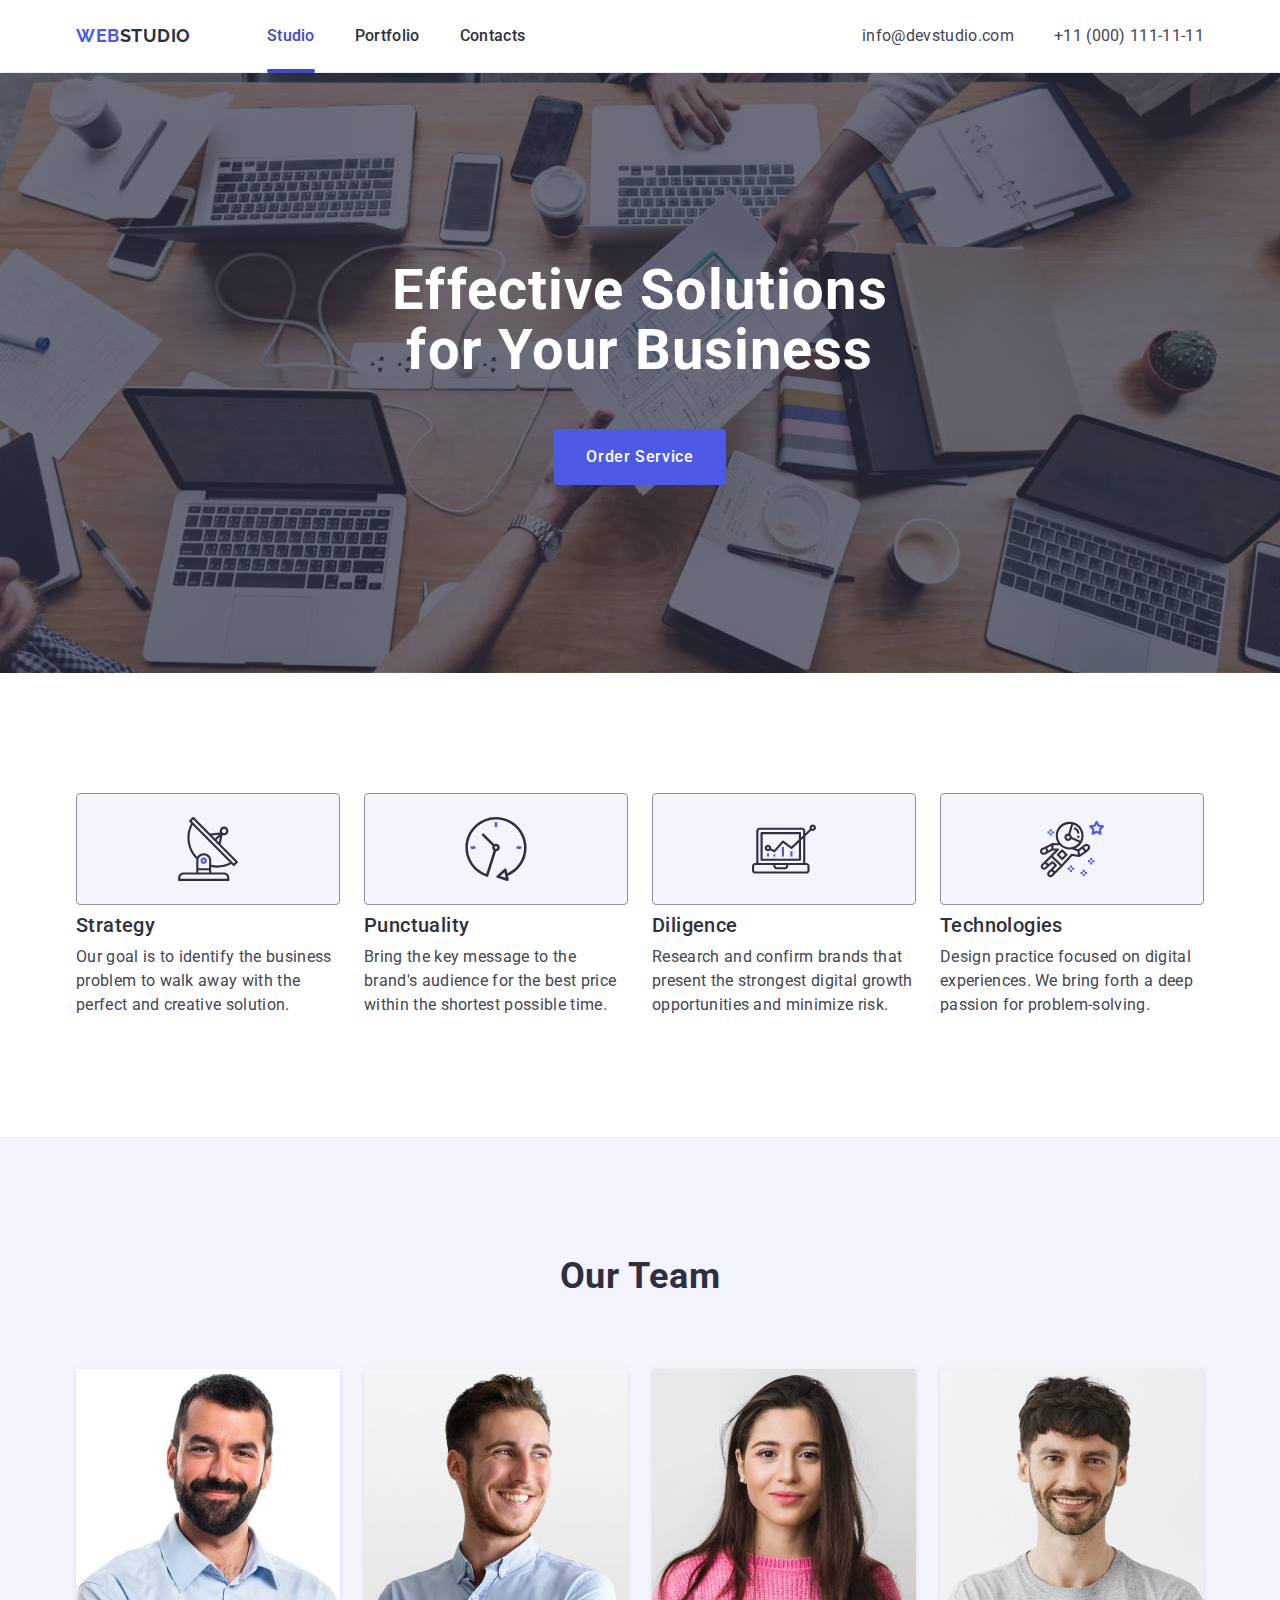
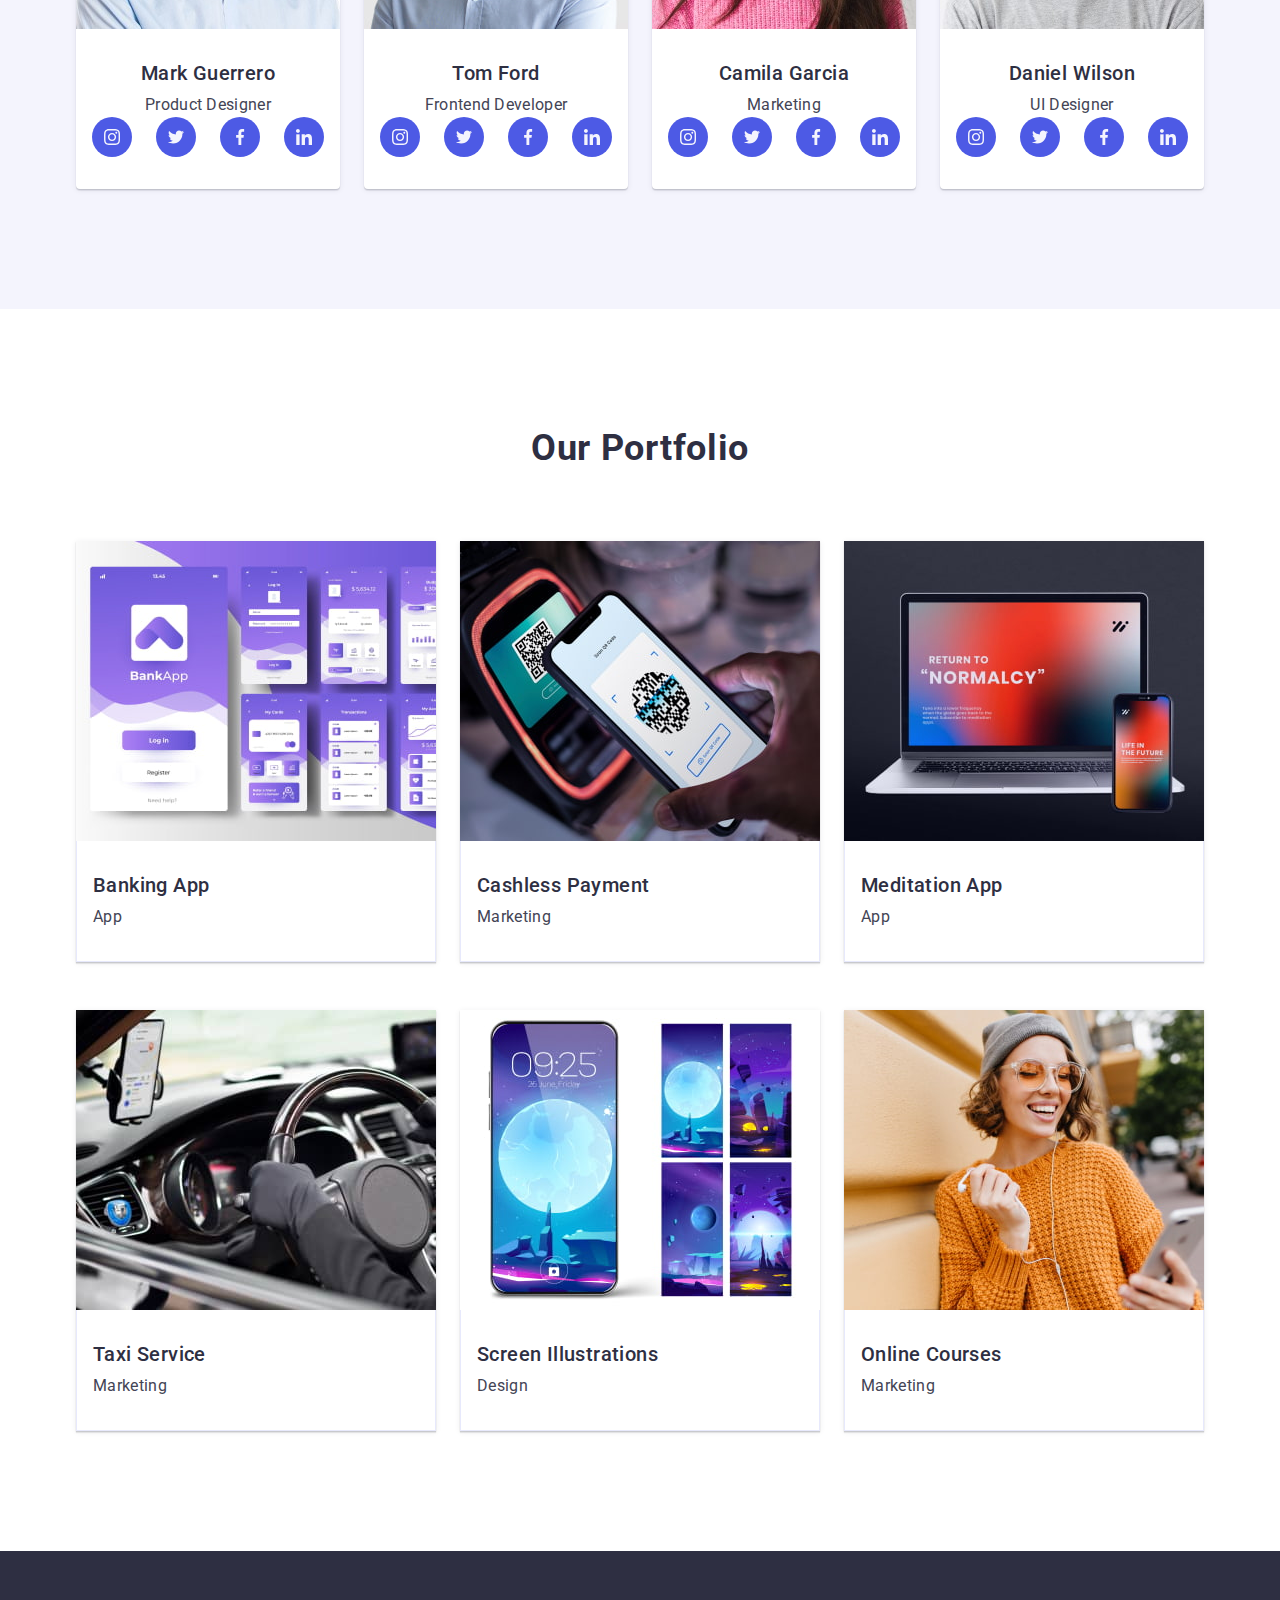
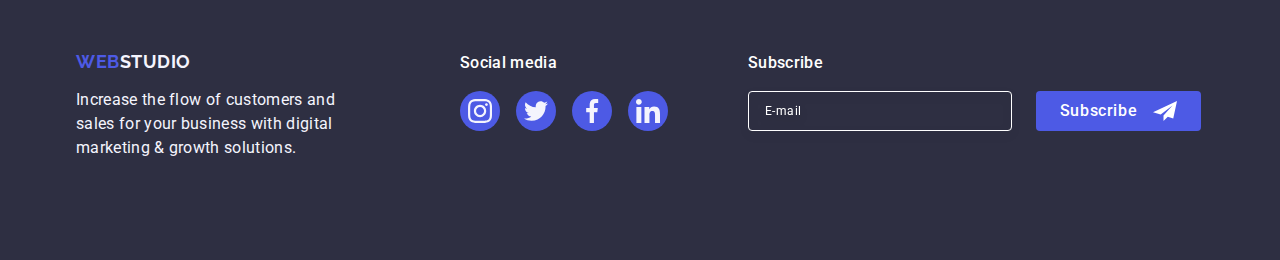
==== index.html @ 1989ecb4 "+" ====
<!DOCTYPE html>
<html lang="en">
  <head>
    <meta charset="UTF-8" />
    <meta name="viewport" content="width=device-width, initial-scale=1.0" />
    <title>Web Studio</title>
    <!-- Fonts -->
    <link
      rel="stylesheet"
      href="https://cdnjs.cloudflare.com/ajax/libs/modern-normalize/2.0.0/modern-normalize.min.css"
    />
    <link rel="preconnect" href="https://fonts.googleapis.com" />
    <link rel="preconnect" href="https://fonts.gstatic.com" crossorigin />
    <!-- Normal -->
    <link
      href="https://fonts.googleapis.com/css2?family=Raleway:wght@700&family=Roboto:wght@400;500;700&display=swap"
      rel="stylesheet"
    />
    <!-- Styles -->
    <link rel="stylesheet" href="./css/styles.css" />
  </head>
  <body>
    <!--Navigation-section-->
    <header class="header">
      <div class="header-inner container">
        <nav class="header-menu">
          <a class="header-logo" href="./index.html"
            >Web<span class="header-logo-accent">Studio</span></a
          >
          <ul class="nav-list">
            <li><a class="nav-link-studio" href="./index.html">Studio</a></li>
            <li><a class="nav-link" href="#">Portfolio</a></li>
            <li><a class="nav-link" href="#">Contacts</a></li>
          </ul>
        </nav>
        <address class="address-section">
          <ul class="contacts-list">
            <li>
              <a class="contacts-link" href="mailto:info@devstudio.com"
                >info@devstudio.com</a
              >
            </li>
            <li>
              <a class="contacts-link" href="tel:+110001111111"
                >+11 (000) 111-11-11</a
              >
            </li>
          </ul>
        </address>
      </div>
    </header>

    <!--Hero-section-->
    <main>
      <section class="hero-section">
        <div class="hero-inner container">
          <h1 class="hero-title">Effective Solutions for Your Business</h1>
          <button type="button" class="button" data-modal-open>
            Order Service
          </button>
        </div>
      </section>

      <!--Features-section-->
      <section class="features-section">
        <div class="container">
          <h2 class="visually-hidden">Our features</h2>
          <ul class="features-list">
            <li class="features-item">
              <div class="features-icons">
                <svg class="icon" width="64" height="64">
                  <use href="./images/icons.svg#icon-antenna-1"></use>
                </svg>
              </div>
              <h3 class="section-list-title">Strategy</h3>
              <p class="text">
                Our goal is to identify the business problem to walk away with
                the perfect and creative solution.
              </p>
            </li>
            <li class="features-item">
              <div class="features-icons">
                <svg class="icon" width="64" height="64">
                  <use href="./images/icons.svg#icon-clock-1"></use>
                </svg>
              </div>
              <h3 class="section-list-title">Punctuality</h3>
              <p class="text">
                Bring the key message to the brand's audience for the best price
                within the shortest possible time.
              </p>
            </li>
            <li class="features-item">
              <div class="features-icons">
                <svg class="icon" width="64" height="64">
                  <use href="./images/icons.svg#icon-diagram-1"></use>
                </svg>
              </div>
              <h3 class="section-list-title">Diligence</h3>
              <p class="text">
                Research and confirm brands that present the strongest digital
                growth opportunities and minimize risk.
              </p>
            </li>
            <li class="features-item">
              <div class="features-icons">
                <svg class="icon" width="64" height="64">
                  <use href="./images/icons.svg#icon-astronaut-1"></use>
                </svg>
              </div>
              <h3 class="section-list-title">Technologies</h3>
              <p class="text">
                Design practice focused on digital experiences. We bring forth a
                deep passion for problem-solving.
              </p>
            </li>
          </ul>
        </div>
      </section>

      <!--Team-section-->
      <section class="team-section">
        <div class="team-inner container">
          <h2 class="section-title">Our Team</h2>
          <ul class="team-list">
            <li class="team-item">
              <img
                src="./images/team/MarkGuerrero.jpg"
                alt="Mark Guerrero"
                width="264"
              />
              <div class="card-text-block">
                <h3 class="section-list-title">Mark Guerrero</h3>
                <p class="team-text">Product Designer</p>
                <ul class="social-links">
                  <li class="social-item">
                    <a class="link" href="#" target="_blank">
                      <svg class="icon" width="16" height="16">
                        <use href="./images/icons.svg#icon-instagram-2"></use>
                      </svg>
                    </a>
                  </li>
                  <li class="social-item">
                    <a class="link" href="#" target="_blank">
                      <svg class="icon" width="16" height="16">
                        <use href="./images/icons.svg#icon-twitter-1"></use>
                      </svg>
                    </a>
                  </li>
                  <li class="social-item">
                    <a class="link" href="#" target="_blank">
                      <svg class="icon" width="16" height="16">
                        <use href="./images/icons.svg#icon-facebook-1"></use>
                      </svg>
                    </a>
                  </li>
                  <li class="social-item">
                    <a class="link" href="#" target="_blank">
                      <svg class="icon" width="16" height="16">
                        <use href="./images/icons.svg#icon-linkedin-1"></use>
                      </svg>
                    </a>
                  </li>
                </ul>
              </div>
            </li>
            <li class="team-item">
              <img src="./images/team/TomFord.jpg" alt="Tom Ford" width="264" />
              <div class="card-text-block">
                <h3 class="section-list-title">Tom Ford</h3>
                <p class="team-text">Frontend Developer</p>
                <ul class="social-links">
                  <li class="social-item">
                    <a class="link" href="#" target="_blank">
                      <svg class="icon" width="16" height="16">
                        <use href="./images/icons.svg#icon-instagram-2"></use>
                      </svg>
                    </a>
                  </li>
                  <li class="social-item">
                    <a class="link" href="#" target="_blank">
                      <svg class="icon" width="16" height="16">
                        <use href="./images/icons.svg#icon-twitter-1"></use>
                      </svg>
                    </a>
                  </li>
                  <li class="social-item">
                    <a class="link" href="#" target="_blank">
                      <svg class="icon" width="16" height="16">
                        <use href="./images/icons.svg#icon-facebook-1"></use>
                      </svg>
                    </a>
                  </li>
                  <li class="social-item">
                    <a class="link" href="#" target="_blank">
                      <svg class="icon" width="16" height="16">
                        <use href="./images/icons.svg#icon-linkedin-1"></use>
                      </svg>
                    </a>
                  </li>
                </ul>
              </div>
            </li>
            <li class="team-item">
              <img
                src="./images/team/CamilaGarcia.jpg"
                alt="Camila Garcia"
                width="264"
              />
              <div class="card-text-block">
                <h3 class="section-list-title">Camila Garcia</h3>
                <p class="team-text">Marketing</p>
                <ul class="social-links">
                  <li class="social-item">
                    <a class="link" href="#" target="_blank">
                      <svg class="icon" width="16" height="16">
                        <use href="./images/icons.svg#icon-instagram-2"></use>
                      </svg>
                    </a>
                  </li>
                  <li class="social-item">
                    <a class="link" href="#" target="_blank">
                      <svg class="icon" width="16" height="16">
                        <use href="./images/icons.svg#icon-twitter-1"></use>
                      </svg>
                    </a>
                  </li>
                  <li class="social-item">
                    <a class="link" href="#" target="_blank">
                      <svg class="icon" width="16" height="16">
                        <use href="./images/icons.svg#icon-facebook-1"></use>
                      </svg>
                    </a>
                  </li>
                  <li class="social-item">
                    <a class="link" href="#" target="_blank">
                      <svg class="icon" width="16" height="16">
                        <use href="./images/icons.svg#icon-linkedin-1"></use>
                      </svg>
                    </a>
                  </li>
                </ul>
              </div>
            </li>
            <li class="team-item">
              <img
                src="./images/team/DanielWilson.jpg"
                alt="Daniel Wilson"
                width="264"
              />
              <div class="card-text-block">
                <h3 class="section-list-title">Daniel Wilson</h3>
                <p class="team-text">UI Designer</p>
                <ul class="social-links">
                  <li class="social-item">
                    <a class="link" href="#" target="_blank">
                      <svg class="icon" width="16" height="16">
                        <use href="./images/icons.svg#icon-instagram-2"></use>
                      </svg>
                    </a>
                  </li>
                  <li class="social-item">
                    <a class="link" href="#" target="_blank">
                      <svg class="icon" width="16" height="16">
                        <use href="./images/icons.svg#icon-twitter-1"></use>
                      </svg>
                    </a>
                  </li>
                  <li class="social-item">
                    <a class="link" href="#" target="_blank">
                      <svg class="icon" width="16" height="16">
                        <use href="./images/icons.svg#icon-facebook-1"></use>
                      </svg>
                    </a>
                  </li>
                  <li class="social-item">
                    <a class="link" href="#" target="_blank">
                      <svg class="icon" width="16" height="16">
                        <use href="./images/icons.svg#icon-linkedin-1"></use>
                      </svg>
                    </a>
                  </li>
                </ul>
              </div>
            </li>
          </ul>
        </div>
      </section>

      <!--Portfolio-section-->
      <section class="portfolio-section">
        <div class="portfolio-inner container">
          <h2 class="section-title">Our Portfolio</h2>
          <ul class="portfolio-list">
            <li class="portfolio-item">
              <div class="portfolio-image">
                <img
                  class="portfolio-photo"
                  src="./images/portfolio/BankingApp.jpg"
                  alt="Banking App"
                  width="360"
                />
                <p class="portfolio-overlay">
                  14 Stylish and User-Friendly App Design Concepts · Task
                  Manager App · Calorie Tracker App · Exotic Fruit Ecommerce App
                  · Cloud Storage App
                </p>
              </div>
              <div class="portfolio-text-block">
                <h3 class="portfolio-list-title">Banking App</h3>
                <p class="portfolio-text">App</p>
              </div>
            </li>
            <li class="portfolio-item">
              <div class="portfolio-image">
                <img
                  class="portfolio-photo"
                  src="./images/portfolio/CashlessPayment.jpg"
                  alt="Cashless Payment"
                  width="360"
                />
                <p class="portfolio-overlay">
                  14 Stylish and User-Friendly App Design Concepts · Task
                  Manager App · Calorie Tracker App · Exotic Fruit Ecommerce App
                  · Cloud Storage App
                </p>
              </div>
              <div class="portfolio-text-block">
                <h3 class="portfolio-list-title">Cashless Payment</h3>
                <p class="portfolio-text">Marketing</p>
              </div>
            </li>
            <li class="portfolio-item">
              <div class="portfolio-image">
                <img
                  class="portfolio-photo"
                  src="./images/portfolio/MeditationApp.jpg"
                  alt="Meditation App"
                  width="360"
                />
                <p class="portfolio-overlay">
                  14 Stylish and User-Friendly App Design Concepts · Task
                  Manager App · Calorie Tracker App · Exotic Fruit Ecommerce App
                  · Cloud Storage App
                </p>
              </div>
              <div class="portfolio-text-block">
                <h3 class="portfolio-list-title">Meditation App</h3>
                <p class="portfolio-text">App</p>
              </div>
            </li>
            <li class="portfolio-item">
              <div class="portfolio-image">
                <img
                  class="portfolio-photo"
                  src="./images/portfolio/TaxiService.jpg"
                  alt="Taxi Service"
                  width="360"
                />
                <p class="portfolio-overlay">
                  14 Stylish and User-Friendly App Design Concepts · Task
                  Manager App · Calorie Tracker App · Exotic Fruit Ecommerce App
                  · Cloud Storage App
                </p>
              </div>
              <div class="portfolio-text-block">
                <h3 class="portfolio-list-title">Taxi Service</h3>
                <p class="portfolio-text">Marketing</p>
              </div>
            </li>
            <li class="portfolio-item">
              <div class="portfolio-image">
                <img
                  class="portfolio-photo"
                  src="./images/portfolio/ScreenIllustrations.jpg"
                  alt="Screen Illustrations"
                  width="360"
                />
                <p class="portfolio-overlay">
                  14 Stylish and User-Friendly App Design Concepts · Task
                  Manager App · Calorie Tracker App · Exotic Fruit Ecommerce App
                  · Cloud Storage App
                </p>
              </div>
              <div class="portfolio-text-block">
                <h3 class="portfolio-list-title">Screen Illustrations</h3>
                <p class="portfolio-text">Design</p>
              </div>
            </li>
            <li class="portfolio-item">
              <div class="portfolio-image">
                <img
                  class="portfolio-photo"
                  src="./images/portfolio/OnlineCourses.jpg"
                  alt="Online Courses"
                  width="360"
                />
                <p class="portfolio-overlay">
                  14 Stylish and User-Friendly App Design Concepts · Task
                  Manager App · Calorie Tracker App · Exotic Fruit Ecommerce App
                  · Cloud Storage App
                </p>
              </div>
              <div class="portfolio-text-block">
                <h3 class="portfolio-list-title">Online Courses</h3>
                <p class="portfolio-text">Marketing</p>
              </div>
            </li>
          </ul>
        </div>
      </section>
    </main>

    <!-- Footer-section -->
    <footer class="footer">
      <div class="footer-inner container">
        <div class="footer-logo-text">
          <a class="footer-logo" href="./index.html"
            >Web<span class="footer-logo-accent">Studio</span></a
          >
          <p class="footer-text">
            Increase the flow of customers and sales for your business with
            digital marketing & growth solutions.
          </p>
        </div>
        <div class="footer-socials-media">
          <p class="footer-socials-title">Social media</p>
          <ul class="footer-socials">
            <li class="footer-socials-item">
              <a class="link" href="#" target="_blank">
                <svg class="icon" width="24" height="24">
                  <use href="./images/icons.svg#icon-instagram-2"></use>
                </svg>
              </a>
            </li>
            <li class="footer-socials-item">
              <a class="link" href="#" target="_blank">
                <svg class="icon" width="24" height="24">
                  <use href="./images/icons.svg#icon-twitter-1"></use>
                </svg>
              </a>
            </li>
            <li class="footer-socials-item">
              <a class="link" href="#" target="_blank">
                <svg class="icon" width="24" height="24">
                  <use href="./images/icons.svg#icon-facebook-1"></use>
                </svg>
              </a>
            </li>
            <li class="footer-socials-item">
              <a class="link" href="#" target="_blank">
                <svg class="icon" width="24" height="24">
                  <use href="./images/icons.svg#icon-linkedin-1"></use>
                </svg>
              </a>
            </li>
          </ul>
        </div>
        <div class="div-footer-form">
          <p class="footer-form-p">Subscribe</p>
          <form class="footer-form">
            <label class="footer-form-label">
              <input
                type="email"
                name="subscribe-email"
                placeholder="E-mail"
                class="footer-form-input"
                required
              />
            </label>
            <button type="submit" disabled class="footer-form-button">
              Subscribe<svg width="24" height="24" class="telegram-icon">
                <use
                  href="./images/icons.svg#icon-telegram"
                  width="24"
                  height="24"
                ></use>
              </svg>
            </button>
          </form>
        </div>
      </div>
    </footer>
    <!-- Form -->
    <div class="topbar-form-container is-hidden" data-modal>
      <div class="topbar-form-main">
        <button type="button" class="form-close-button" data-modal-close>
          <svg width="8" height="8" class="close-button-cross">
            <use href="./images/icons.svg#icon-close"></use>
          </svg>
        </button>
        <p class="form-title">Leave your contacts and we will call you back</p>
        <form class="topbar-form-content">
          <div class="form-container">
            <label class="topbar-form-label" for="user-name">Name</label>
            <div class="topbar-form-input-cont">
              <input
                type="text"
                name="user-name"
                id="user-name"
                class="topbar-form-input"
                required
              />
              <svg width="18" height="24" class="topbar-form-icon">
                <use href="./images/icons.svg#icon-person-black-18dp-1"></use>
              </svg>
            </div>
          </div>
          <div class="form-container">
            <label class="topbar-form-label" for="user-phone">Phone</label>

            <div class="topbar-form-input-cont">
              <input
                type="text"
                name="user-phone"
                id="user-phone"
                class="topbar-form-input"
                required
              />
              <svg width="18" height="24" class="topbar-form-icon">
                <use href="./images/icons.svg#icon-phone-black-18dp-1"></use>
              </svg>
            </div>
          </div>
          <div class="form-container">
            <label class="topbar-form-label" for="user-mail">Email</label>

            <div class="topbar-form-input-cont">
              <input
                type="text"
                name="user-mail"
                id="user-mail"
                class="topbar-form-input"
                required
              />
              <svg width="18" height="24" class="topbar-form-icon">
                <use href="./images/icons.svg#icon-email-black-18dp-1-1"></use>
              </svg>
            </div>
          </div>
          <div class="form-textarea-container">
            <label for="user-comment" class="topbar-form-label">Comment</label>
            <textarea
              name="user-comment"
              id="user-comment"
              placeholder="Text input"
              class="topbar-form-textarea"
              cols="30"
              rows="10"
            ></textarea>
          </div>
          <div class="checkbox-container">
            <input
              type="checkbox"
              id="user-privacy"
              name="user-privacy"
              value="true"
              class="visually-hidden"
              required
            />
            <label class="topbar-form-label-checkbox" for="user-privacy"
              ><span class="policy-check">
                <svg width="16" height="12.8" class="check-active">
                  <use href="./images/icons.svg#check-active"></use></svg></span
              ><span class="policy-text"
                >I accept the terms and conditions of the
                <a href="#" class="policy-a">Privacy Policy</a></span
              ></label
            >
          </div>
          <button
            class="send-button"
            type="submit"
            onClick="location.href='./index.html'"
          >
            Send
          </button>
        </form>
      </div>
    </div>
    <script src="./script/modal.js"></script>
  </body>
</html>
---- css/styles.css ----
:root {
    --body-text-color: #434455;
    --body-bg-color: #fff;
    --bright_text-color: #f4f4fd;
    --headings-color: #2e2f42;
    --primary-brand-color: #4d5ae5;
    --active-button-color: #404bbf;
    --portfolio-border-color: #e7e9fc;
    --footer-active-links-bg: #31d0aa;
    --features-picture-color: #8e8f99;
}

body {
    font-family: 'Roboto', sans-serif;
    color: var(--body-text-color);
    background-color: var(--body-bg-color);
}

a {
    text-decoration: none;
}

ul {
    list-style-type: none;
    padding: 0;
    margin: 0;
}

p,
h1,
h2,
h3,
h4,
h5,
h6 {
     margin: 0;
}

img {
    display: block;

}

.container {
    max-width: 1158px;
    margin: 0 auto;
    padding: 0 15px;
}

/*Navigation-section*/
.header {
    border-bottom: 1px solid var(--portfolio-border-color);
    box-shadow: 0px 2px 1px rgba(46, 47, 66, 0.08),
        0px 1px 1px rgba(46, 47, 66, 0.16),
        0px 1px 6px rgba(46, 47, 66, 0.08);
}

.header-inner {
    display: flex;
    align-items: center;
}

.header-menu {
    display: flex;
    align-items: center;
}

.header-logo {
    display: inline-block;
    color: var(--primary-brand-color);
    font-family: Raleway, sans-serif;
    font-size: 18px;
    font-weight: 700;
    line-height: 1.17;
    letter-spacing: 0.03em;
    text-transform: uppercase;
    margin-right: 76px;
}

.header-logo-accent {
    color: var(--headings-color);
}

.nav-list {
    display: flex;
    gap: 40px;
}

.nav-link {
    color: var(--headings-color);
    font-size: 16px;
    font-weight: 500;
    line-height: 1.5;
    letter-spacing: 0.02em;
    padding: 24px 0;
    display: inline-block;
}

.nav-link:hover,
.nav-link:focus {
    color: var(--active-button-color);
}

.nav-link-studio {
    font-size: 16px;
    font-weight: 500;
    line-height: 1.5;
    letter-spacing: 0.02em;
    padding: 24px 0;
    display: inline-block;
    position: relative;
    transition: color 250ms cubic-bezier(0.4, 0, 0.2, 1);
    color: var(--active-button-color);
}

.nav-link-studio::after {
    content: '';
    position: absolute;
    left: 0;
    bottom: -1px;
    height: 4px;
    background-color: #404bbf;
    border-radius: 2px;
    width: 100%;
}

.address-section {
    font-style: normal;
    margin-left: auto;
}

.contacts-list {
    display: flex;
    gap: 40px;
}

.contacts-link {
    color: var(--body-text-color);
    font-size: 16px;
    font-weight: 400;
    line-height: 1.5;
    letter-spacing: 0.02em;
    padding: 24px 0;
    transition: color 250ms cubic-bezier(0.4, 0, 0.2, 1);
}

.contacts-link:hover,
.contacts-link:focus {
    color: var(--active-button-color);
}

/*Hero-section*/

.hero-section {
    max-width: 1440px;
    margin: 0 auto;
    padding: 188px 0;
    background-image: linear-gradient(to bottom,
                rgba(46, 47, 66, 0.7),
                rgba(46, 47, 66, 0.7)),
            url(../images/people-office2.jpg);
    background-repeat: no-repeat;
    background-size: cover;
    background-position: center;
    display: flex;
    align-items: center;
    justify-content: center;
}

.hero-title {
    color: var(--body-bg-color);
    font-size: 56px;
    font-weight: 700;
    line-height: 1.07;
    letter-spacing: 0.02em;
    text-align: center;
    max-width: 496px;
    margin-bottom: 48px;
    margin-right: auto;
    margin-left: auto;
}

.button {
    color: var(--body-bg-color);
    background-color: var(--primary-brand-color);
    font-family: inherit;
    cursor: pointer;
    font-weight: 500;
    line-height: 1.5;
    letter-spacing: 0.04em;
    display: block;
    min-width: 169px;
    height: 56px;
    border: none;
    margin-top: 0;
    margin-right: auto;
    margin-left: auto;
    padding: 16px 32px;
    border-radius: 4px;
    cursor: pointer;
    transition: background-color 250ms cubic-bezier(0.4, 0, 0.2, 1);
}

.button:hover,
.button:focus {
    background-color: var(--active-button-color);
}

/*Features-section*/

.features-section {
    padding: 120px 0;
}

.features-list {
    display: flex;
    gap: 24px;
}

.features-item {
    width: calc((100% - 72px) / 4);
}

.features-icons {
    display: flex;
    align-items: center;
    justify-content: center;
    height: 112px;
    background-color: #f4f4fd;
    border-radius: 4px;
    margin-bottom: 8px;
    border: 1px solid #8E8F99;
}

.visually-hidden {
    position: absolute;
    width: 1px;
    height: 1px;
    margin: -1px;
    border: 0;
    padding: 0;
    white-space: nowrap;
    clip-path: inset(100%);
    clip: rect(0 0 0 0);
    overflow: hidden;
}

.section-list-title {
    color: var(--headings-color);
    font-size: 20px;
    font-weight: 500;
    line-height: 1.2;
    letter-spacing: 0.02em;
    margin-bottom: 8px;
}

.text {
    color: var(--body-text-color);
    font-size: 16px;
    font-weight: 400;
    line-height: 1.5;
    letter-spacing: 0.02em;
    
}

/*Team-section*/

.team-section {
    background-color: var(--bright_text-color);
    padding: 120px 0;
}

.section-title {
    color: var(--headings-color);
    font-size: 36px;
    font-weight: 700;
    line-height: 1.11;
    text-align: center;
    letter-spacing: 0.02em;
    text-transform: capitalize;
    margin-bottom: 72px;
}

.team-list {
    display: flex;
    gap: 24px;
}

.team-item {
    background-color: var(--body-bg-color);
    border-radius: 0px 0px 4px 4px;
    box-shadow: 0px 2px 1px 0px rgba(46, 47, 66, 0.08),
        0px 1px 1px 0px rgba(46, 47, 66, 0.16),
        0px 1px 6px 0px rgba(46, 47, 66, 0.08);
    width: calc((100% - 72px) / 4);
    text-align: center;
}

.card-text-block {
    padding: 32px 0;
}

.team-list-title {
    color: var(--headings-color);
    font-size: 20px;
    font-weight: 500;
    line-height: 1.2;
    letter-spacing: 0.02em;
    margin-bottom: 8px;
    text-align: center;
}

.team-text {
    font-size: 16px;
    line-height: 1.5;
    letter-spacing: 0.02em;
    text-align: center;
}

.social-links {
    display: flex;
    justify-content: center;
    align-items: center;
    gap: 24px;
}

.social-links .link {
    width: 40px;
    height: 40px;
    background-color: var(--primary-brand-color);
    border-radius: 50%;
    display: flex;
    align-items: center;
    justify-content: center;
    transition: background-color 250ms cubic-bezier(0.4, 0, 0.2, 1);
}

.social-links .icon {
    fill: var(--bright_text-color);
}

.social-links .link:hover,
.social-links .link:focus {
    background-color: var(--active-button-color);
}

/*Portfolio-section*/

.portfolio-section {
    padding: 120px 0 120px 0;
}

.portfolio-list {
    display: flex;
    flex-wrap: wrap;
    column-gap: 24px;
    row-gap: 48px;
}

.portfolio-item {
    width: calc((100% - 48px) / 3);
    cursor: pointer;
    transition: box-shadow 250ms cubic-bezier(0.4, 0, 0.2, 1);
    box-shadow: 0px 2px 1px 0px rgba(46, 47, 66, 0.08),
        0px 1px 1px 0px rgba(46, 47, 66, 0.16),
        0px 1px 6px 0px rgba(46, 47, 66, 0.08);
}

.portfolio-item:hover,
.portfolio-item:focus {
    box-shadow: 0px 2px 1px 0px rgba(46, 47, 66, 0.08),
                0px 1px 1px 0px rgba(46, 47, 66, 0.16),
                0px 1px 6px 0px rgba(46, 47, 66, 0.08);
}

.portfolio-text-block {
    padding: 32px 16px;
    border: 1px solid var(--portfolio-border-color);
    border-top: none;
}

.portfolio-image {
    position: relative;
    overflow: hidden;
}

.portfolio-overlay {
    position: absolute;
    top: 0;
    color: var(--bright_text-color);
    font-size: 16px;
    line-height: 1.5;
    letter-spacing: 0.02em;
    padding: 40px 32px;
    background-color: var(--primary-brand-color);
    height: 100%;
    width: 100%;
    transform: translateY(100%);
    transition: transform 250ms cubic-bezier(0.4, 0, 0.2, 1);
}

.portfolio-item:hover .portfolio-overlay,
.portfolio-item:focus .portfolio-overlay {
    transform: translateY(0);
}

.portfolio-list-title {
    color: var(--headings-color);
    font-size: 20px;
    font-weight: 500;
    line-height: 1.2;
    letter-spacing: 0.02em;
    margin-bottom: 8px;
}

.portfolio-text {
    font-size: 16px;
    line-height: 1.5;
    letter-spacing: 0.02em;
}

/*Footer-section*/

.footer {
    padding: 100px 0;
    background-color: var(--headings-color);
}

.footer-inner {
    display: flex;
    align-items: baseline;
}

.footer-logo {
    display: inline-block;
    align-items: center;
    color: var(--primary-brand-color);
    font-family: Raleway, sans-serif;
    font-size: 18px;
    font-weight: 700;
    line-height: 1.17;
    letter-spacing: 0.03em;
    text-transform: uppercase;
    margin-bottom: 16px;
}

.footer-logo-accent {
    color: var(--bright_text-color);
}

.footer-text {
    color: var(--bright_text-color);
    line-height: 1.5;
    letter-spacing: 0.02em;
    max-width: 264px;
}

.footer-logo-text {
    margin-right: 120px;
}

.footer-socials-title {
    color: var(--body-bg-color);
    font-size: 16px;
    font-weight: 500;
    line-height: 1.5;
    letter-spacing: 0.02em;
    margin-bottom: 16px;
    }

.footer-socials {
    display: flex;
    gap: 16px;
}

.footer-socials-item {
    width: 40px;
    height: 40px;
}

.footer-socials-item .link {
    transition: background-color 250ms cubic-bezier(0.4, 0, 0.2, 1);
}

.footer-socials .link {
    width: 100%;
    height: 100%;
    background-color: var(--primary-brand-color);
    border-radius: 50%;
    display: flex;
    justify-content: center;
    align-items: center;
}

.footer-socials .link:hover,
.footer-socials .link:focus {
    background-color: var(--footer-active-links-bg);
}

.footer-socials .icon {
    fill: var(--bright_text-color);
}

/* End footer*/

.div-footer-form {
    margin-left: 80px;
}

.footer-form-p {
    margin-bottom: 16px;
    font-weight: 500;
    font-size: 16px;
    line-height: 1.5;
    letter-spacing: 0.02em;
    color: #ffffff
}

.footer-form {
    display: flex;
    gap: 24px;
}

.footer-form-input {
    width: 264px;
    height: 40px;
    border: 1px solid #ffffff;
    background-color: transparent;
    font-size: 12px;
    line-height: 1.5;
    letter-spacing: 0.04em;
    padding-left: 16px;
    filter: drop-shadow(0px 4px 4px rgba(0, 0, 0, 0.15));
    border-radius: 4px;
    color: #ffffff;
}

.footer-form-input::placeholder {
    color: #ffffff;
}

.footer-form-button {
    min-width: 165px;
    height: 40px;
    display: flex;
    justify-content: center;
    align-items: center;
    font-family: "Roboto", sans-serif;
    font-size: 16px;
    font-weight: 500;
    line-height: 1.5;
    letter-spacing: 0.04em;
    color: #ffffff;
    cursor: pointer;
    background-color: var(--primary-brand-color);
    border: none;
    border-radius: 4px;
}

.telegram-icon {
    margin-left: 16px;
}

/* modal */

.topbar-form-container {
    position: fixed;
    top: 0;
    left: 0;
    width: 100%;
    height: 100%;
    background-color: rgba(46, 47, 66, 0.4);
    transition: opacity 250ms cubic-bezier(0.4, 0, 0.2, 1),
        visibility 250ms cubic-bezier(0.4, 0, 0.2, 1);
}

.topbar-form-main {
    position: absolute;
    top: 50%;
    left: 50%;
    transform: translate(-50%, -50%) scale(1);
    width: 408px;
    min-height: 584px;
    background: #fcfcfc;
    box-shadow: 0px 1px 1px rgba(0, 0, 0, 0.14),
        0px 1px 3px rgba(0, 0, 0, 0.12),
        0px 2px 1px rgba(0, 0, 0, 0.2);
    ;
    border-radius: 4px;
    transition: transform 250ms cubic-bezier(0.4, 0, 0.2, 1);
    padding: 72px 24px 24px;
}

.form-close-button {
    position: absolute;
    top: 24px;
    right: 24px;
    width: 24px;
    height: 24px;
    border-radius: 50%;
    display: flex;
    align-items: center;
    justify-content: center;
    background-color: #e7e9fc;
    border: 1px solid rgba(0, 0, 0, 0.1);
    padding: 0;
    cursor: pointer;
    transition: background-color 250ms cubic-bezier(0.4, 0, 0.2, 1),
        border 250ms cubic-bezier(0.4, 0, 0.2, 1);
}

.form-close-button:hover,
.form-close-button:focus {
    fill: #ffffff;
    background-color: var(--hover-c);
    border: none;
}

.close-button-cross {
    transition: fill 250ms cubic-bezier(0.4, 0, 0.2, 1);
}

.form-close-button:hover>.close-button-cross,
.form-close-button:focus>.close-button-cross {
    fill: #ffffff;
}

.form-title {
    font-weight: 500;
    font-size: 16px;
    line-height: 1.5;
    text-align: center;
    letter-spacing: 0.02em;
    color: var(--main-a-c);
    margin-bottom: 16px;
}

.form-container {
    margin-bottom: 8px;
}

.topbar-form-label {
    font-size: 12px;
    line-height: 1.17;
    letter-spacing: 0.04em;
    color: #8e8f99;
    display: block;
    margin-bottom: 4px;
}

.topbar-form-input-cont {
    position: relative;
}

.topbar-form-input {
    width: 100%;
    height: 40px;
    border: 1px solid rgba(46, 47, 66, 0.4);
    border-radius: 4px;
    background-color: transparent;
    padding-left: 38px;
    outline: transparent;
    transition: border-color 250ms cubic-bezier(0.4, 0, 0.2, 1)
}

.topbar-form-input:focus {
    border-color: var(--brand-c);
}

.topbar-form-icon {
    position: absolute;
    left: 16px;
    top: 50%;
    transform: translateY(-50%);
    transition: fill 250ms cubic-bezier(0.4, 0, 0.2, 1);
}

.topbar-form-input:focus+.topbar-form-icon {
    fill: #4d5ae5;
}

.form-textarea-container {
    margin-bottom: 16px;
}

.topbar-form-textarea {
    border: 1px solid rgba(46, 47, 66, 0.4);
    width: 100%;
    height: 120px;
    font-size: 12px;
    line-height: 1.17;
    letter-spacing: 0.04em;
    color: rgba(46, 47, 66, 0.4);
    border: 1px solid rgba(46, 47, 66, 0.4);
    border-radius: 4px;
    background-color: transparent;
    padding: 8px 16px;
    outline: transparent;
    resize: none;
    transition: border-color 250ms cubic-bezier(0.4, 0, 0.2, 1);
    border: 1px solid rgba(46, 47, 66, 0.4);
    display: block;
}

.topbar-form-textarea:focus {
    border-color: #4d5ae5;
}

.checkbox-container {
    margin-bottom: 24px;
}

.topbar-form-label-checkbox {
    font-size: 12px;
    line-height: 1.17;
    letter-spacing: 0.04em;
    color: #8e8f99;
}

.policy-check {
    width: 16px;
    height: 16px;
    border: 1px solid rgba(46, 47, 66, 0.4);
    border-radius: 2px;
    transition: background-color 250ms cubic-bezier(0.4, 0, 0.2, 1),
        border 250ms cubic-bezier(0.4, 0, 0.2, 1),
        fill 250ms cubic-bezier(0.4, 0, 0.2, 1);
    display: inline-flex;
    align-items: center;
    justify-content: center;
    fill: transparent;

}

.visually-hidden:checked+.topbar-form-label-checkbox .policy-check {
    background-color: var(--hover-c);
    border: none;
    fill: #f4f4fd;
}

.policy-a {
    color: #4d5ae5;
    text-decoration: underline;
}

.policy-text {
    display: inline-block;
    margin-left: 8px;
}

.send-button {
    margin: 0 auto;
    display: block;
    min-width: 169px;
    height: 56px;
    font-family: "Roboto", sans-serif;
    font-size: 16px;
    font-weight: 500;
    line-height: 1.5;
    letter-spacing: 0.04em;
    color: #ffffff;
    cursor: pointer;
    background-color: #4d5ae5;
    border: none;
    border-radius: 4px;
    transition: background-color 250ms cubic-bezier(0.4, 0, 0.2, 1);
}

.policy-check-text {
    display: inline-block;
    padding-left: 8px;
}

.is-hidden {
    display: none;
}

.is-hidden1 {
    display: none;
}
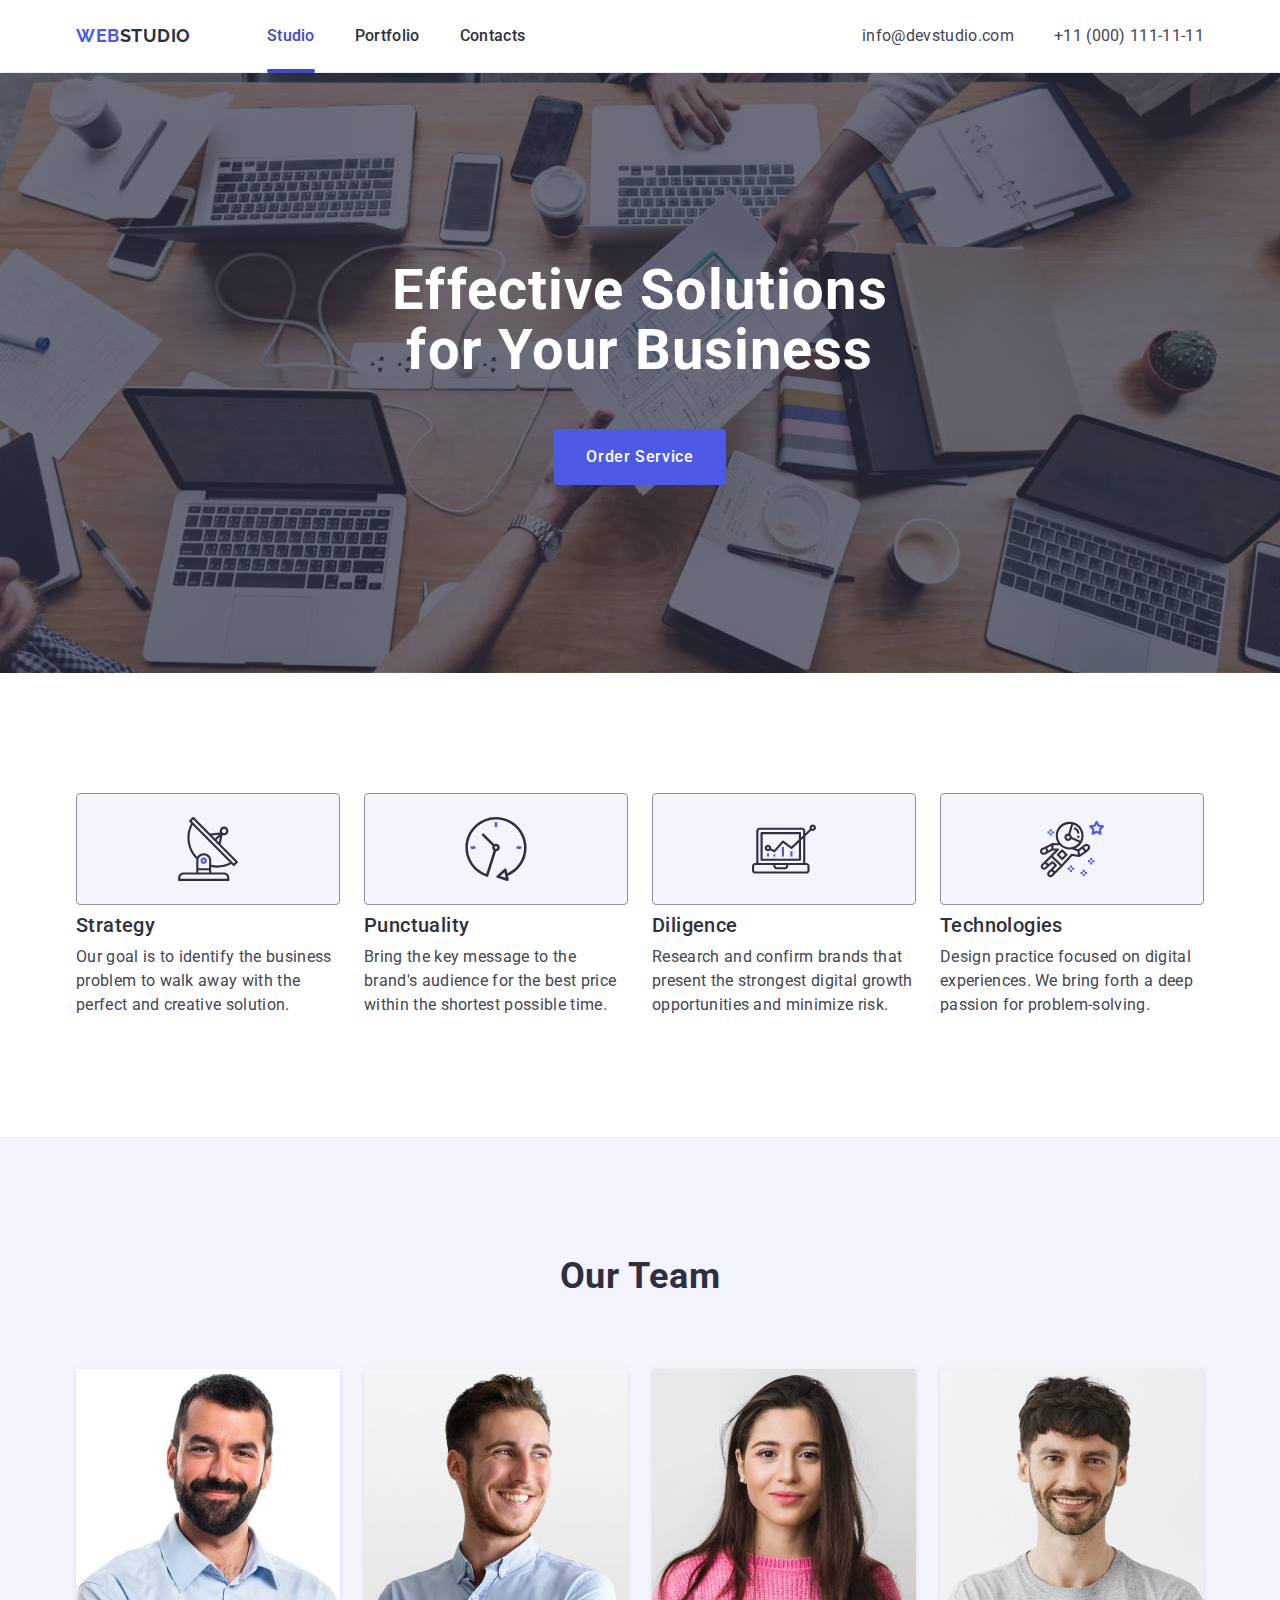
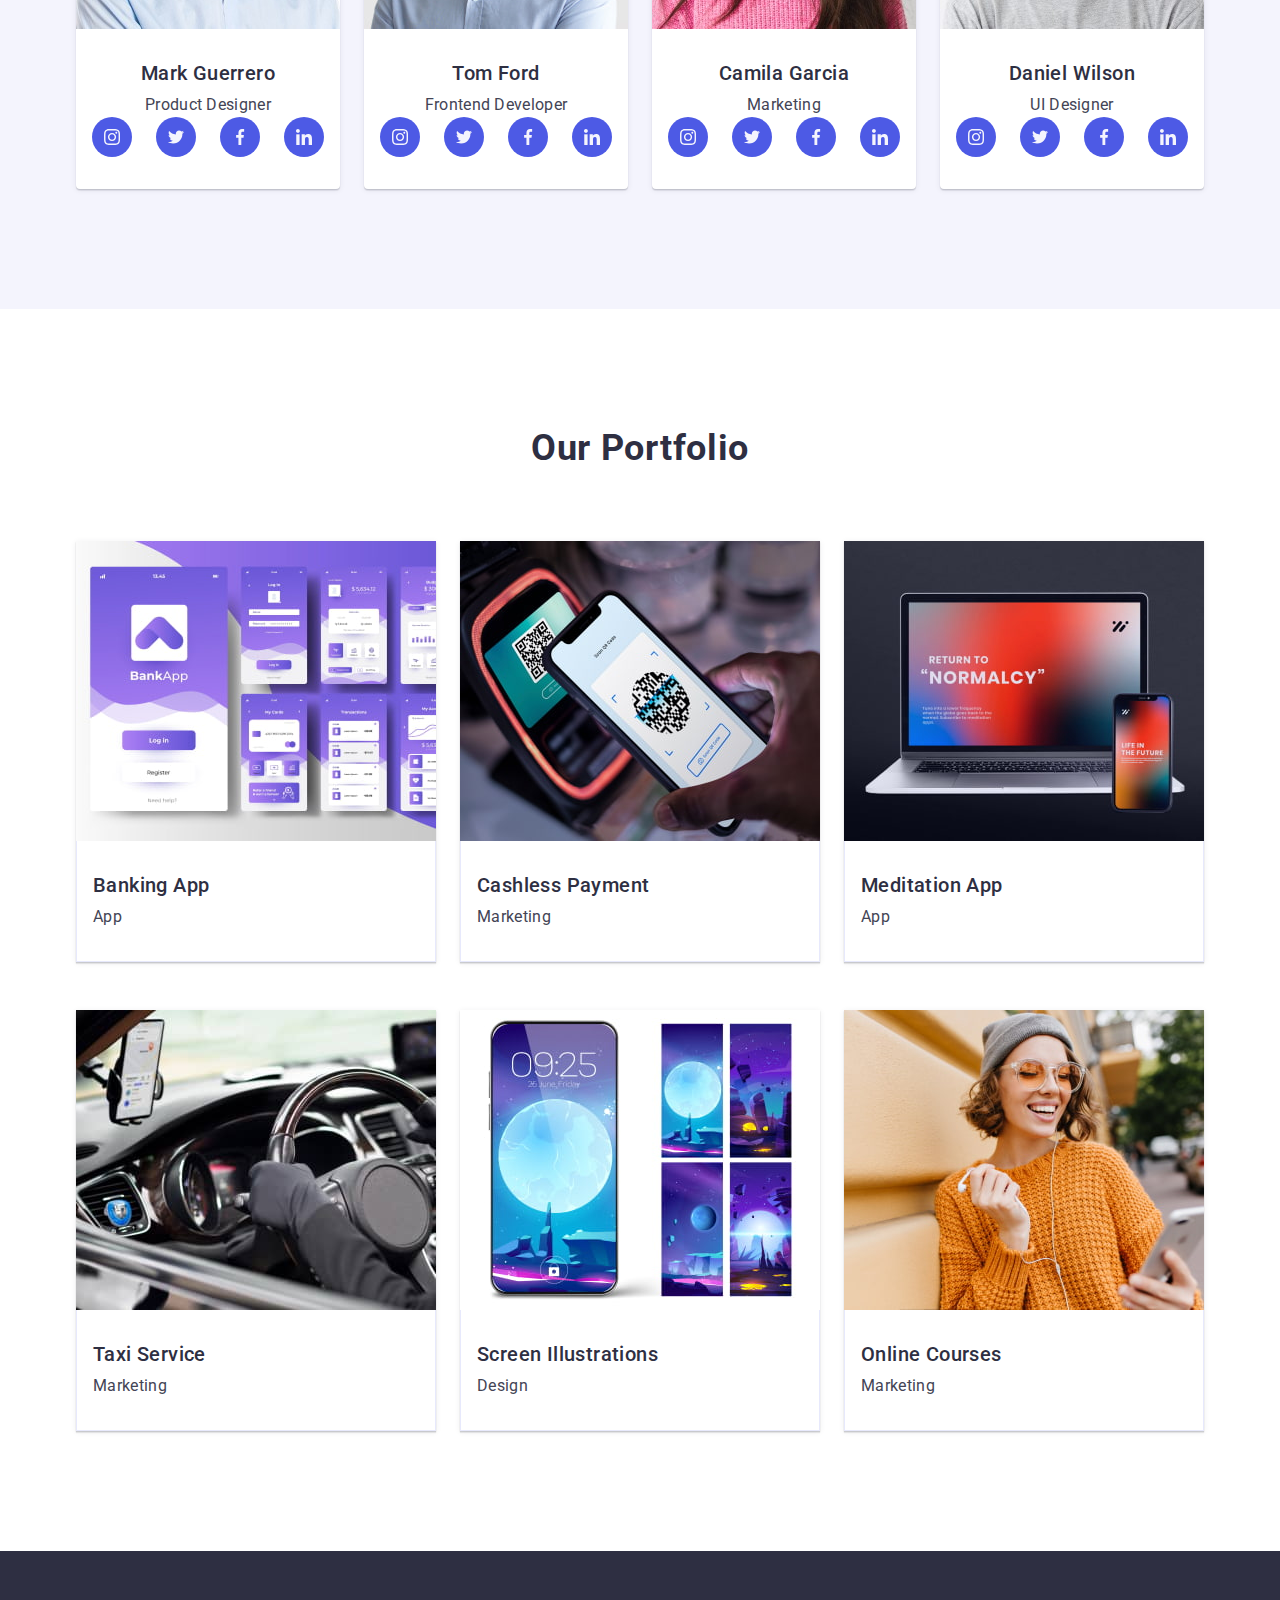
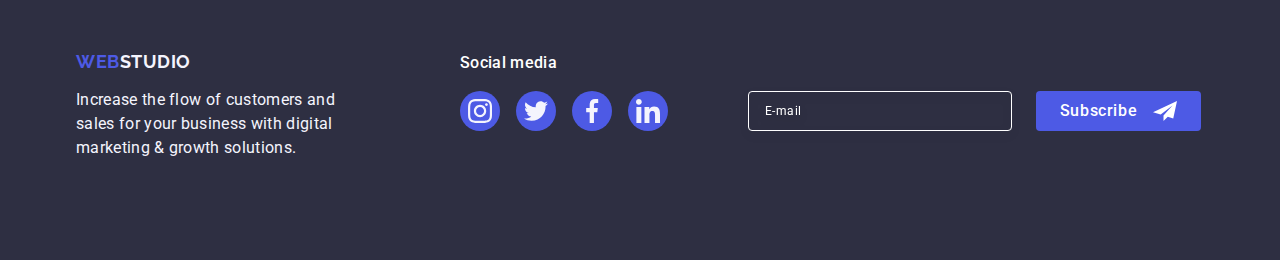
==== commit f2b41755: "+" ====
--- a/index.html
+++ b/index.html
@@ -456,6 +456,7 @@
             </li>
           </ul>
         </div>
+        <!-- mail -->
         <div class="div-footer-form">
           <p class="footer-form-p">Subscribe</p>
           <form class="footer-form">
@@ -485,7 +486,7 @@
     <div class="topbar-form-container is-hidden" data-modal>
       <div class="topbar-form-main">
         <button type="button" class="form-close-button" data-modal-close>
-          <svg width="8" height="8" class="close-button-cross">
+          <svg width="24" height="24" class="close-button-cross">
             <use href="./images/icons.svg#icon-close"></use>
           </svg>
         </button>
@@ -560,11 +561,15 @@
             />
             <label class="topbar-form-label-checkbox" for="user-privacy"
               ><span class="policy-check">
-                <svg width="16" height="12.8" class="check-active">
-                  <use href="./images/icons.svg#check-active"></use></svg></span
+                <svg width="16" height="16" class="check-active">
+                  <use
+                    href="./images/icons.svg#icon-Checkbox"
+                  ></use></svg></span
               ><span class="policy-text"
                 >I accept the terms and conditions of the
-                <a href="#" class="policy-a">Privacy Policy</a></span
+                <a href="#" class="custom-link policy-a"
+                  >Privacy Policy</a
+                ></span
               ></label
             >
           </div>
--- a/css/styles.css
+++ b/css/styles.css
@@ -8,6 +8,7 @@
     --portfolio-border-color: #e7e9fc;
     --footer-active-links-bg: #31d0aa;
     --features-picture-color: #8e8f99;
+    --font-color: #2E2F42;
 }
 
 body {
@@ -513,7 +514,7 @@
     font-size: 16px;
     line-height: 1.5;
     letter-spacing: 0.02em;
-    color: #ffffff
+    color: var(--font-color);
 }
 
 .footer-form {
@@ -578,7 +579,7 @@
     position: absolute;
     top: 50%;
     left: 50%;
-    transform: translate(-50%, -50%) scale(1);
+    transform: translate(-50%, -50%);
     width: 408px;
     min-height: 584px;
     background: #fcfcfc;
@@ -612,7 +613,7 @@
 .form-close-button:hover,
 .form-close-button:focus {
     fill: #ffffff;
-    background-color: var(--hover-c);
+    background-color: var(--active-button-color);
     border: none;
 }
 
@@ -663,8 +664,9 @@
     transition: border-color 250ms cubic-bezier(0.4, 0, 0.2, 1)
 }
 
-.topbar-form-input:focus {
-    border-color: var(--brand-c);
+.topbar-form-input:focus+.topbar-form-icon,
+.topbar-form-input:hover+.topbar-form-icon {
+    fill: #4d5ae5;
 }
 
 .topbar-form-icon {
@@ -677,6 +679,10 @@
 
 .topbar-form-input:focus+.topbar-form-icon {
     fill: #4d5ae5;
+}
+
+.topbar-form-input:focus {
+    border-color: #4D5AE5;
 }
 
 .form-textarea-container {
@@ -733,12 +739,11 @@
 }
 
 .visually-hidden:checked+.topbar-form-label-checkbox .policy-check {
-    background-color: var(--hover-c);
+    background-color: var(--active-button-color);
     border: none;
-    fill: #f4f4fd;
-}
-
-.policy-a {
+}
+
+.custom-link {
     color: #4d5ae5;
     text-decoration: underline;
 }
@@ -763,7 +768,18 @@
     background-color: #4d5ae5;
     border: none;
     border-radius: 4px;
-    transition: background-color 250ms cubic-bezier(0.4, 0, 0.2, 1);
+    transition: background-color 250ms cubic-bezier(0.4, 0, 0.2, 1), border 250ms cubic-bezier(0.4, 0, 0.2, 1);
+}
+
+.send-button:hover {
+    background-color: #404bbf;
+    border: none;
+}
+
+.send-button:focus {
+    background-color: #404bbf;
+    border: none;
+    outline: none;
 }
 
 .policy-check-text {
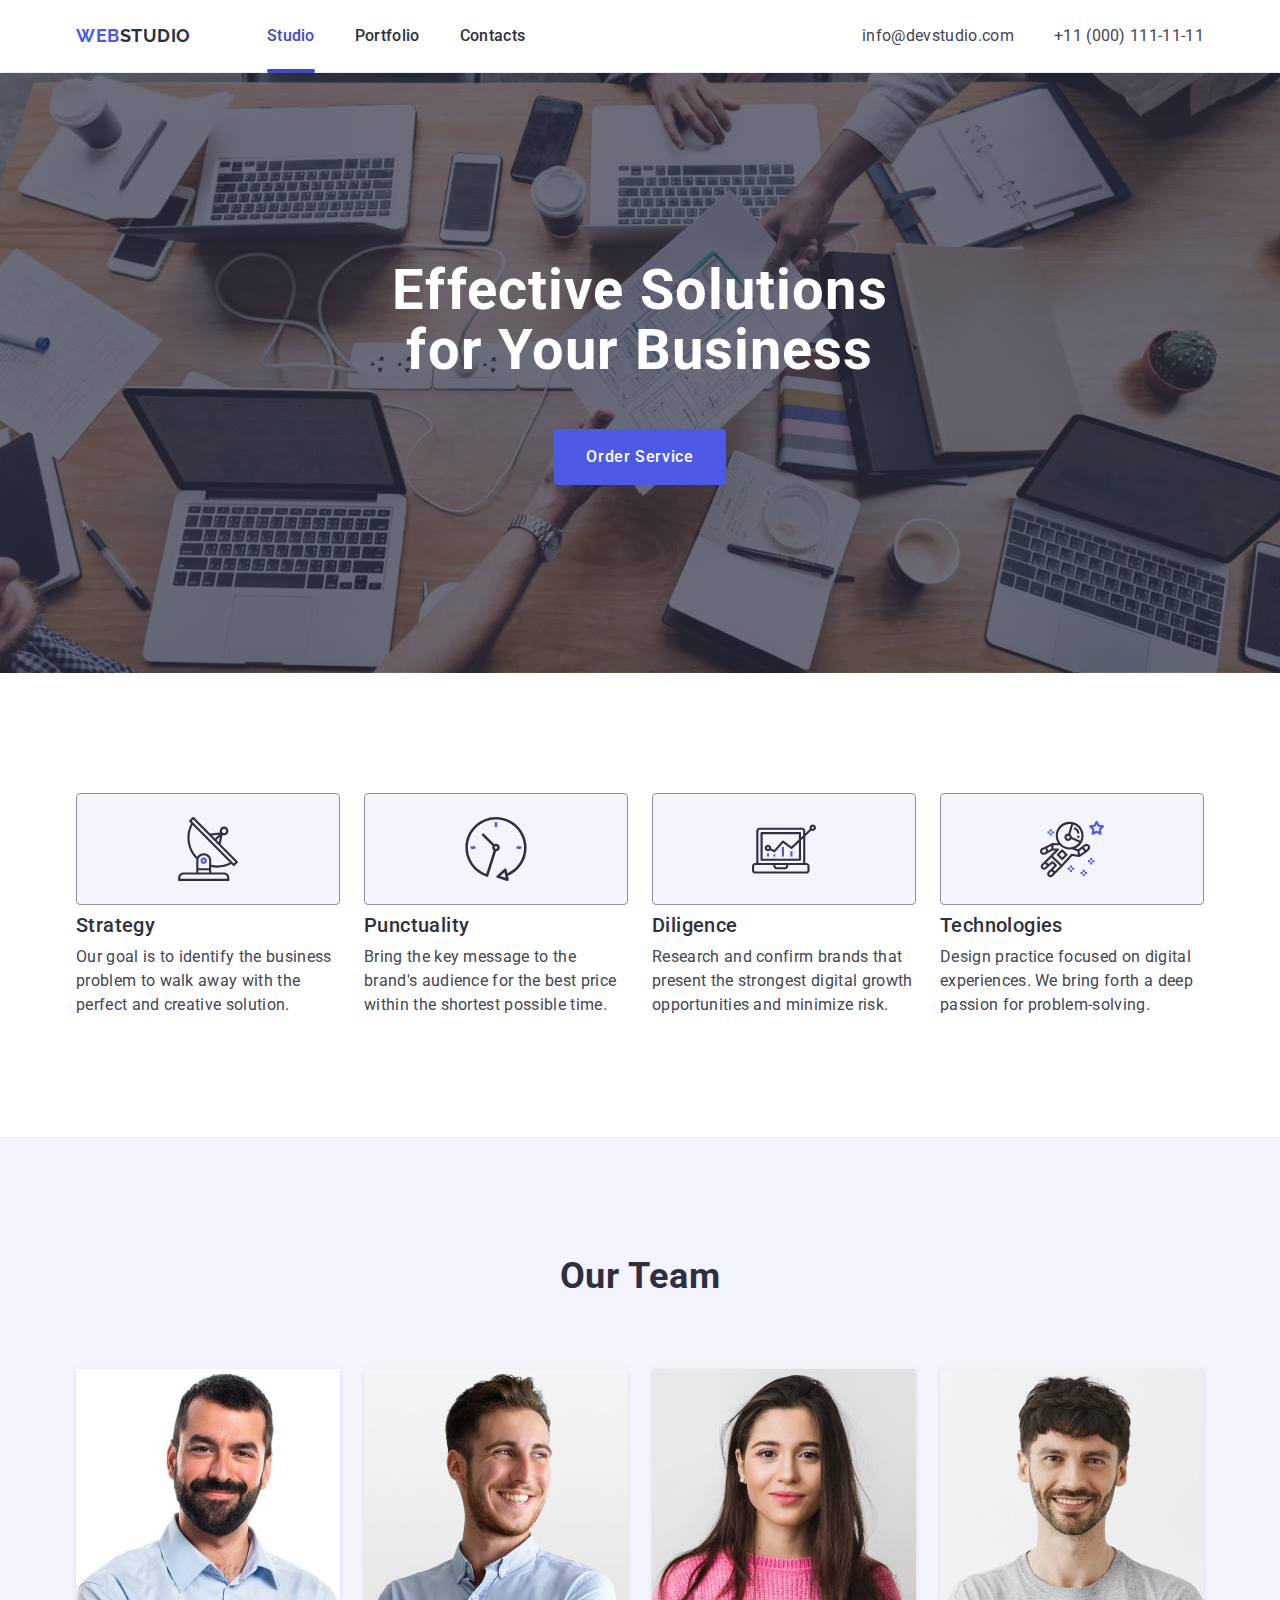
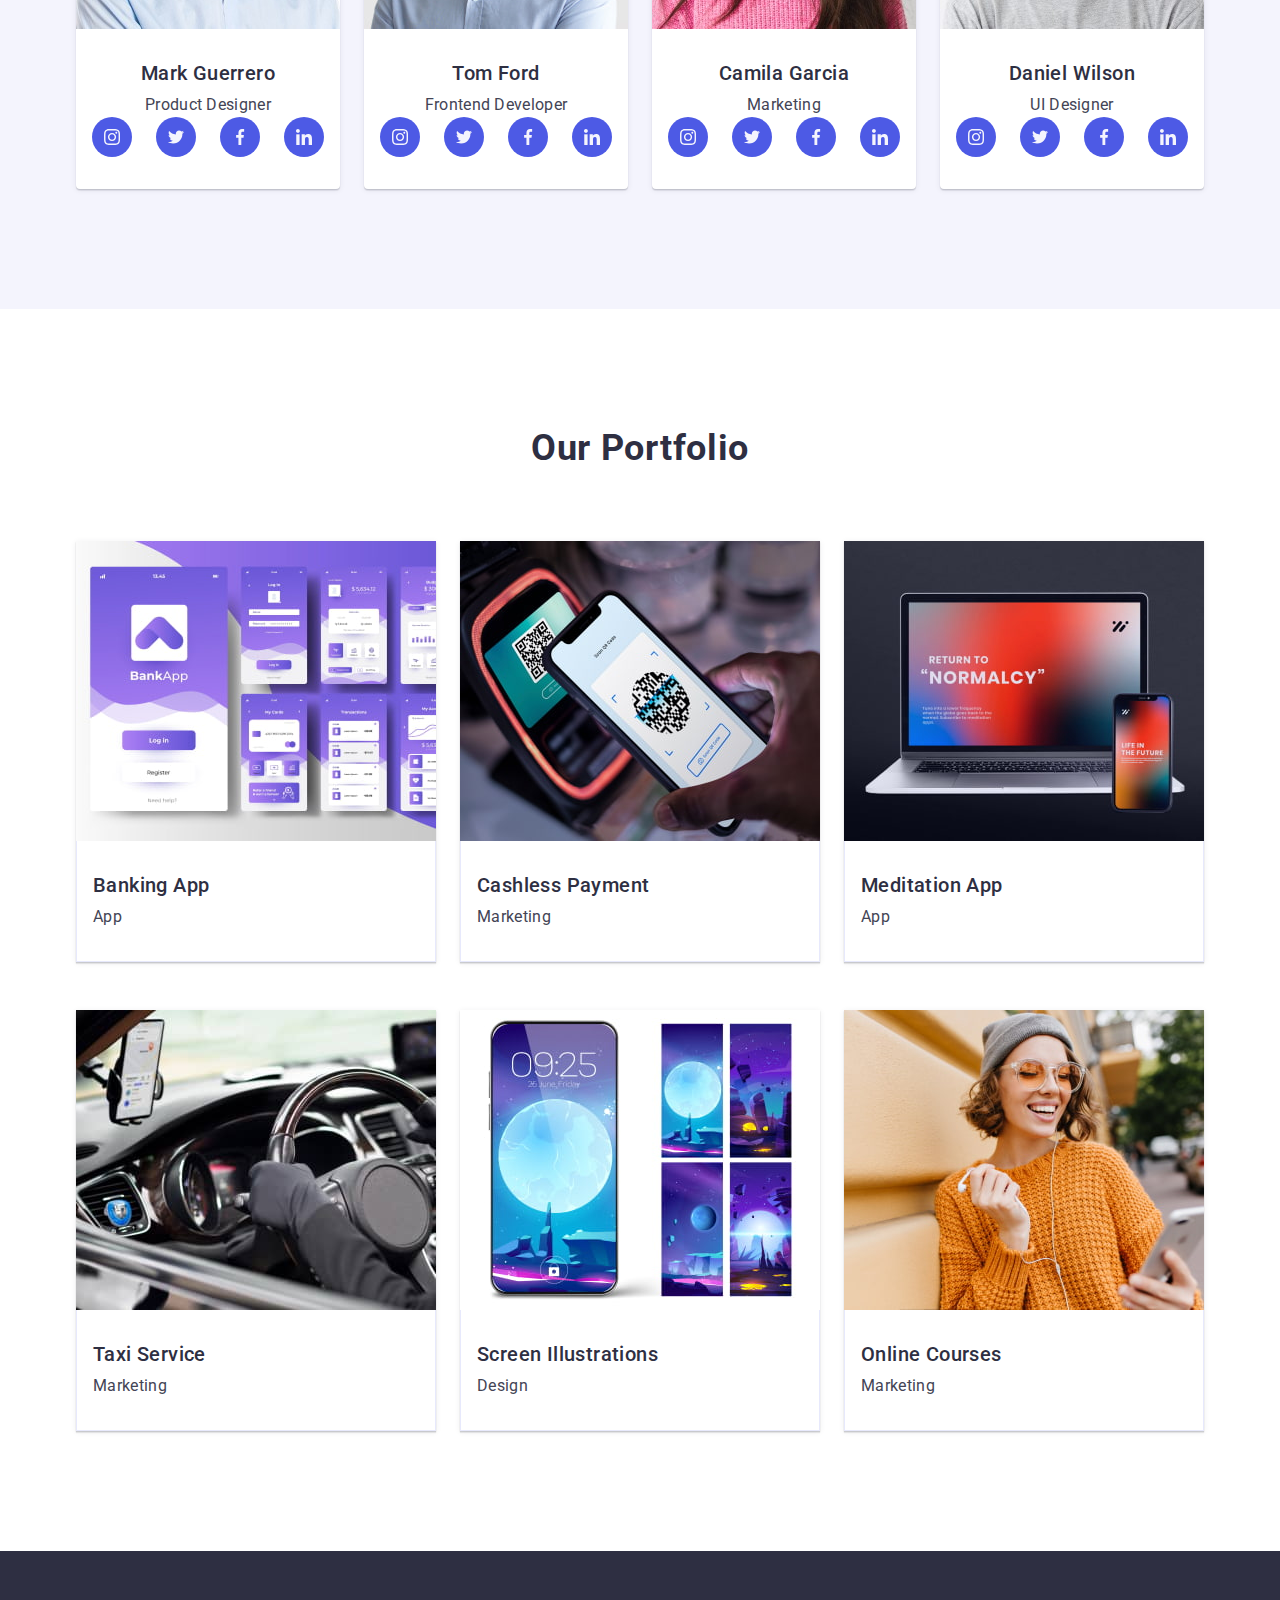
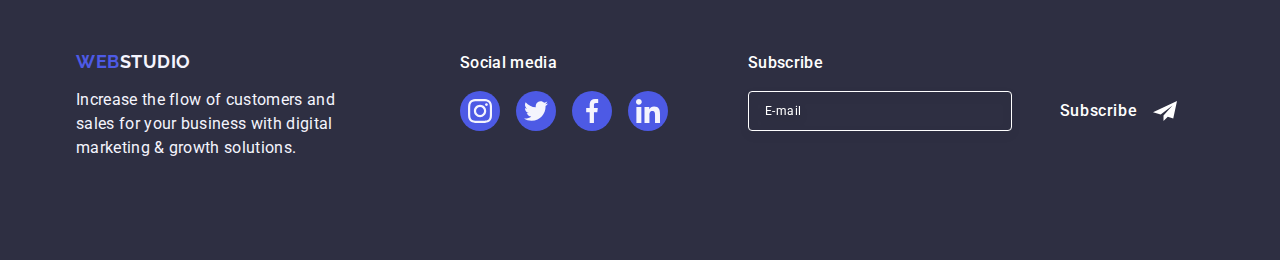
==== commit 1b0f5667: "+" ====
--- a/index.html
+++ b/index.html
@@ -55,9 +55,7 @@
       <section class="hero-section">
         <div class="hero-inner container">
           <h1 class="hero-title">Effective Solutions for Your Business</h1>
-          <button type="button" class="button" data-modal-open>
-            Order Service
-          </button>
+          <button type="button" class="button">Order Service</button>
         </div>
       </section>
 
@@ -456,11 +454,14 @@
             </li>
           </ul>
         </div>
-        <!-- mail -->
+        <!-- Элемент формы для подписки -->
         <div class="div-footer-form">
+          <!-- Заголовок формы -->
           <p class="footer-form-p">Subscribe</p>
+          <!-- Форма для ввода email и кнопки подписки -->
           <form class="footer-form">
             <label class="footer-form-label">
+              <!-- Поле для ввода email -->
               <input
                 type="email"
                 name="subscribe-email"
@@ -469,8 +470,11 @@
                 required
               />
             </label>
+            <!-- Кнопка подписки -->
             <button type="submit" disabled class="footer-form-button">
-              Subscribe<svg width="24" height="24" class="telegram-icon">
+              Subscribe
+              <!-- Иконка телеграма -->
+              <svg width="24" height="24" class="telegram-icon">
                 <use
                   href="./images/icons.svg#icon-telegram"
                   width="24"
@@ -482,16 +486,22 @@
         </div>
       </div>
     </footer>
-    <!-- Form -->
+    <!-- Завершение футера -->
+
+    <!-- Форма обратной связи в виде модального окна -->
     <div class="topbar-form-container is-hidden" data-modal>
       <div class="topbar-form-main">
+        <!-- Кнопка закрытия модального окна -->
         <button type="button" class="form-close-button" data-modal-close>
           <svg width="24" height="24" class="close-button-cross">
             <use href="./images/icons.svg#icon-close"></use>
           </svg>
         </button>
+        <!-- Заголовок формы обратной связи -->
         <p class="form-title">Leave your contacts and we will call you back</p>
+        <!-- Форма для ввода данных и отправки сообщения -->
         <form class="topbar-form-content">
+          <!-- Поле для ввода имени -->
           <div class="form-container">
             <label class="topbar-form-label" for="user-name">Name</label>
             <div class="topbar-form-input-cont">
@@ -502,14 +512,15 @@
                 class="topbar-form-input"
                 required
               />
+              <!-- Иконка для поля имени -->
               <svg width="18" height="24" class="topbar-form-icon">
                 <use href="./images/icons.svg#icon-person-black-18dp-1"></use>
               </svg>
             </div>
           </div>
+          <!-- Поле для ввода номера телефона -->
           <div class="form-container">
             <label class="topbar-form-label" for="user-phone">Phone</label>
-
             <div class="topbar-form-input-cont">
               <input
                 type="text"
@@ -518,14 +529,15 @@
                 class="topbar-form-input"
                 required
               />
+              <!-- Иконка для поля номера телефона -->
               <svg width="18" height="24" class="topbar-form-icon">
                 <use href="./images/icons.svg#icon-phone-black-18dp-1"></use>
               </svg>
             </div>
           </div>
+          <!-- Поле для ввода email -->
           <div class="form-container">
             <label class="topbar-form-label" for="user-mail">Email</label>
-
             <div class="topbar-form-input-cont">
               <input
                 type="text"
@@ -534,11 +546,13 @@
                 class="topbar-form-input"
                 required
               />
+              <!-- Иконка для поля email -->
               <svg width="18" height="24" class="topbar-form-icon">
                 <use href="./images/icons.svg#icon-email-black-18dp-1-1"></use>
               </svg>
             </div>
           </div>
+          <!-- Поле для ввода комментария -->
           <div class="form-textarea-container">
             <label for="user-comment" class="topbar-form-label">Comment</label>
             <textarea
@@ -550,6 +564,7 @@
               rows="10"
             ></textarea>
           </div>
+          <!-- Флажок для согласия с условиями -->
           <div class="checkbox-container">
             <input
               type="checkbox"
@@ -559,20 +574,20 @@
               class="visually-hidden"
               required
             />
-            <label class="topbar-form-label-checkbox" for="user-privacy"
-              ><span class="policy-check">
+            <label class="topbar-form-label-checkbox" for="user-privacy">
+              <span class="policy-check">
+                <!-- Иконка для флажка -->
                 <svg width="16" height="16" class="check-active">
-                  <use
-                    href="./images/icons.svg#icon-Checkbox"
-                  ></use></svg></span
-              ><span class="policy-text"
-                >I accept the terms and conditions of the
-                <a href="#" class="custom-link policy-a"
-                  >Privacy Policy</a
-                ></span
-              ></label
-            >
+                  <use href="./images/icons.svg#icon-Checkbox"></use>
+                </svg>
+              </span>
+              <span class="policy-text">
+                I accept the terms and conditions of the
+                <a href="#" class="policy-a">Privacy Policy</a>
+              </span>
+            </label>
           </div>
+          <!-- Кнопка отправки формы -->
           <button
             class="send-button"
             type="submit"
@@ -583,6 +598,8 @@
         </form>
       </div>
     </div>
+
+    <!-- Подключение скрипта для работы с модальным окном -->
     <script src="./script/modal.js"></script>
   </body>
 </html>
--- a/css/styles.css
+++ b/css/styles.css
@@ -120,7 +120,7 @@
     left: 0;
     bottom: -1px;
     height: 4px;
-    background-color: #404bbf;
+    background-color: var(--active-button-color);
     border-radius: 2px;
     width: 100%;
 }
@@ -227,10 +227,10 @@
     align-items: center;
     justify-content: center;
     height: 112px;
-    background-color: #f4f4fd;
+    background-color: var(--bright_text-color);
     border-radius: 4px;
     margin-bottom: 8px;
-    border: 1px solid #8E8F99;
+    border: 1px solid var(--features-picture-color);
 }
 
 .visually-hidden {
@@ -504,293 +504,437 @@
 
 /* End footer*/
 
+/* Стили для формы подписки в футере */
 .div-footer-form {
     margin-left: 80px;
+    /* Отступ слева */
 }
 
 .footer-form-p {
     margin-bottom: 16px;
-    font-weight: 500;
-    font-size: 16px;
-    line-height: 1.5;
-    letter-spacing: 0.02em;
-    color: var(--font-color);
+    /* Отступ снизу */
+    font-weight: 500;
+    /* Полужирный текст */
+    font-size: 16px;
+    /* Размер шрифта */
+    line-height: 1.5;
+    /* Межстрочное расстояние */
+    letter-spacing: 0.02em;
+    /* Межбуквенное расстояние */
+    color: #ffffff;
+    /* Цвет текста (белый) */
 }
 
 .footer-form {
     display: flex;
+    /* Отображение элементов в строчку */
     gap: 24px;
+    /* Расстояние между элементами */
 }
 
 .footer-form-input {
     width: 264px;
+    /* Ширина поля ввода */
     height: 40px;
+    /* Высота поля ввода */
     border: 1px solid #ffffff;
+    /* Граница с белым цветом */
     background-color: transparent;
+    /* Прозрачный фон */
     font-size: 12px;
-    line-height: 1.5;
+    /* Размер шрифта */
+    line-height: 1.5;
+    /* Межстрочное расстояние */
     letter-spacing: 0.04em;
+    /* Межбуквенное расстояние */
     padding-left: 16px;
+    /* Отступ слева */
     filter: drop-shadow(0px 4px 4px rgba(0, 0, 0, 0.15));
+    /* Тень */
     border-radius: 4px;
+    /* Закругление углов */
     color: #ffffff;
+    /* Цвет текста (белый) */
 }
 
 .footer-form-input::placeholder {
     color: #ffffff;
+    /* Цвет плейсхолдера (белый) */
 }
 
 .footer-form-button {
     min-width: 165px;
+    /* Минимальная ширина кнопки */
     height: 40px;
-    display: flex;
+    /* Высота кнопки */
+    display: flex;
+    /* Отображение элементов в строчку */
     justify-content: center;
-    align-items: center;
+    /* Выравнивание по центру по горизонтали */
+    align-items: center;
+    /* Выравнивание по центру по вертикали */
     font-family: "Roboto", sans-serif;
-    font-size: 16px;
-    font-weight: 500;
-    line-height: 1.5;
+    /* Шрифт текста */
+    font-size: 16px;
+    /* Размер шрифта */
+    font-weight: 500;
+    /* Полужирный текст */
+    line-height: 1.5;
+    /* Межстрочное расстояние */
     letter-spacing: 0.04em;
+    /* Межбуквенное расстояние */
     color: #ffffff;
+    /* Цвет текста (белый) */
     cursor: pointer;
-    background-color: var(--primary-brand-color);
+    /* Изменение курсора при наведении */
+    background-color: var(--brand-c);
+    /* Фон кнопки */
     border: none;
+    /* Убираем границу */
     border-radius: 4px;
+    /* Закругление углов */
 }
 
 .telegram-icon {
     margin-left: 16px;
-}
-
-/* modal */
-
+    /* Отступ слева */
+}
+
+/* Стили для модального окна обратной связи */
 .topbar-form-container {
     position: fixed;
+    /* Фиксированная позиция */
     top: 0;
+    /* Положение сверху */
     left: 0;
+    /* Положение слева */
     width: 100%;
+    /* Ширина 100% */
     height: 100%;
+    /* Высота 100% */
     background-color: rgba(46, 47, 66, 0.4);
+    /* Полупрозрачный фон */
     transition: opacity 250ms cubic-bezier(0.4, 0, 0.2, 1),
         visibility 250ms cubic-bezier(0.4, 0, 0.2, 1);
+    /* Плавное появление */
 }
 
 .topbar-form-main {
     position: absolute;
+    /* Абсолютная позиция */
     top: 50%;
+    /* Положение сверху в центре */
     left: 50%;
-    transform: translate(-50%, -50%);
+    /* Положение слева в центре */
+    transform: translate(-50%, -50%) scale(1);
+    /* Центрирование и масштабирование */
     width: 408px;
+    /* Ширина блока */
     min-height: 584px;
+    /* Минимальная высота блока */
     background: #fcfcfc;
+    /* Фон блока */
     box-shadow: 0px 1px 1px rgba(0, 0, 0, 0.14),
         0px 1px 3px rgba(0, 0, 0, 0.12),
         0px 2px 1px rgba(0, 0, 0, 0.2);
-    ;
+    /* Тень блока */
     border-radius: 4px;
+    /* Закругление углов блока */
     transition: transform 250ms cubic-bezier(0.4, 0, 0.2, 1);
+    /* Плавное появление */
     padding: 72px 24px 24px;
+    /* Отступы внутри блока */
 }
 
 .form-close-button {
     position: absolute;
+    /* Абсолютная позиция */
     top: 24px;
+    /* Положение сверху */
     right: 24px;
+    /* Положение справа */
     width: 24px;
+    /* Ширина кнопки */
     height: 24px;
+    /* Высота кнопки */
     border-radius: 50%;
-    display: flex;
-    align-items: center;
+    /* Закругление углов */
+    display: flex;
+    /* Отображение элементов в строчку */
+    align-items: center;
+    /* Выравнивание по центру по вертикали */
     justify-content: center;
+    /* Выравнивание по центру по горизонтали */
     background-color: #e7e9fc;
+    /* Фон кнопки */
     border: 1px solid rgba(0, 0, 0, 0.1);
+    /* Граница кнопки */
     padding: 0;
+    /* Отступы внутри кнопки */
     cursor: pointer;
+    /* Изменение курсора при наведении */
     transition: background-color 250ms cubic-bezier(0.4, 0, 0.2, 1),
         border 250ms cubic-bezier(0.4, 0, 0.2, 1);
+    /* Плавное изменение стилей */
 }
 
 .form-close-button:hover,
 .form-close-button:focus {
     fill: #ffffff;
-    background-color: var(--active-button-color);
+    /* Изменение цвета иконки при наведении */
+    background-color: var(--hover-c);
+    /* Изменение фона кнопки при наведении */
     border: none;
+    /* Убираем границу */
 }
 
 .close-button-cross {
     transition: fill 250ms cubic-bezier(0.4, 0, 0.2, 1);
+    /* Плавное изменение цвета иконки */
 }
 
 .form-close-button:hover>.close-button-cross,
 .form-close-button:focus>.close-button-cross {
     fill: #ffffff;
+    /* Изменение цвета иконки при наведении */
 }
 
 .form-title {
     font-weight: 500;
-    font-size: 16px;
-    line-height: 1.5;
+    /* Полужирный текст */
+    font-size: 16px;
+    /* Размер шрифта */
+    line-height: 1.5;
+    /* Межстрочное расстояние */
     text-align: center;
-    letter-spacing: 0.02em;
+    /* Выравнивание текста по центру */
+    letter-spacing: 0.02em;
+    /* Межбуквенное расстояние */
     color: var(--main-a-c);
+    /* Цвет текста */
     margin-bottom: 16px;
-}
-
+    /* Отступ снизу */
+}
+
+/* Стили для элементов формы в модальном окне */
 .form-container {
     margin-bottom: 8px;
+    /* Отступ снизу */
 }
 
 .topbar-form-label {
     font-size: 12px;
+    /* Размер шрифта */
     line-height: 1.17;
+    /* Межстрочное расстояние */
     letter-spacing: 0.04em;
-    color: #8e8f99;
+    /* Межбуквенное расстояние */
+    color: var(--features-picture-color);
+    /* Цвет текста */
     display: block;
+    /* Отображение как блочный элемент */
     margin-bottom: 4px;
+    /* Отступ снизу */
 }
 
 .topbar-form-input-cont {
     position: relative;
+    /* Относительная позиция для выравнивания иконок */
 }
 
 .topbar-form-input {
     width: 100%;
+    /* Ширина 100% */
     height: 40px;
+    /* Высота поля ввода */
     border: 1px solid rgba(46, 47, 66, 0.4);
+    /* Граница с прозрачной цветовой градацией */
     border-radius: 4px;
+    /* Закругление углов поля ввода */
     background-color: transparent;
+    /* Прозрачный фон */
     padding-left: 38px;
+    /* Отступ слева */
     outline: transparent;
-    transition: border-color 250ms cubic-bezier(0.4, 0, 0.2, 1)
-}
-
-.topbar-form-input:focus+.topbar-form-icon,
-.topbar-form-input:hover+.topbar-form-icon {
-    fill: #4d5ae5;
+    /* Убираем выделение поля при фокусе */
+    transition: border-color 250ms cubic-bezier(0.4, 0, 0.2, 1);
+    /* Плавное изменение цвета границы при фокусе */
+}
+
+.topbar-form-input:focus {
+    border-color: var(--brand-c);
+    /* Изменение цвета границы при фокусе */
 }
 
 .topbar-form-icon {
     position: absolute;
+    /* Абсолютная позиция для иконок */
     left: 16px;
+    /* Положение слева */
     top: 50%;
+    /* Положение сверху в центре */
     transform: translateY(-50%);
+    /* Выравнивание по вертикали */
     transition: fill 250ms cubic-bezier(0.4, 0, 0.2, 1);
+    /* Плавное изменение цвета иконок */
 }
 
 .topbar-form-input:focus+.topbar-form-icon {
-    fill: #4d5ae5;
-}
-
-.topbar-form-input:focus {
-    border-color: #4D5AE5;
+    fill: var(--primary-brand-color);
+    /* Изменение цвета иконок при фокусе */
 }
 
 .form-textarea-container {
     margin-bottom: 16px;
+    /* Отступ снизу */
 }
 
 .topbar-form-textarea {
     border: 1px solid rgba(46, 47, 66, 0.4);
+    /* Граница с прозрачной цветовой градацией */
     width: 100%;
+    /* Ширина 100% */
     height: 120px;
+    /* Высота текстового поля */
     font-size: 12px;
+    /* Размер шрифта */
     line-height: 1.17;
+    /* Межстрочное расстояние */
     letter-spacing: 0.04em;
+    /* Межбуквенное расстояние */
     color: rgba(46, 47, 66, 0.4);
+    /* Цвет текста с прозрачностью */
+    border-radius: 4px;
+    /* Закругление углов поля */
+    background-color: transparent;
+    /* Прозрачный фон */
+    padding: 8px 16px;
+    /* Внутренние отступы */
+    outline: transparent;
+    /* Убираем выделение поля при фокусе */
+    resize: none;
+    /* Отключаем изменение размера */
+    transition: border-color 250ms cubic-bezier(0.4, 0, 0.2, 1);
+    /* Плавное изменение цвета границы при фокусе */
     border: 1px solid rgba(46, 47, 66, 0.4);
-    border-radius: 4px;
-    background-color: transparent;
-    padding: 8px 16px;
-    outline: transparent;
-    resize: none;
-    transition: border-color 250ms cubic-bezier(0.4, 0, 0.2, 1);
-    border: 1px solid rgba(46, 47, 66, 0.4);
+    /* Граница с прозрачной цветовой градацией */
     display: block;
+    /* Отображение как блочный элемент */
 }
 
 .topbar-form-textarea:focus {
-    border-color: #4d5ae5;
+    border-color: var(--primary-brand-color);
+    /* Изменение цвета границы при фокусе */
 }
 
 .checkbox-container {
     margin-bottom: 24px;
+    /* Отступ снизу */
 }
 
 .topbar-form-label-checkbox {
     font-size: 12px;
+    /* Размер шрифта */
     line-height: 1.17;
+    /* Межстрочное расстояние */
     letter-spacing: 0.04em;
-    color: #8e8f99;
+    /* Межбуквенное расстояние */
+    color: var(--features-picture-color);
+    /* Цвет текста */
 }
 
 .policy-check {
     width: 16px;
+    /* Ширина флажка */
     height: 16px;
+    /* Высота флажка */
     border: 1px solid rgba(46, 47, 66, 0.4);
+    /* Граница флажка с прозрачной цветовой градацией */
     border-radius: 2px;
+    /* Закругление углов флажка */
     transition: background-color 250ms cubic-bezier(0.4, 0, 0.2, 1),
         border 250ms cubic-bezier(0.4, 0, 0.2, 1),
         fill 250ms cubic-bezier(0.4, 0, 0.2, 1);
+    /* Плавное изменение стилей */
     display: inline-flex;
-    align-items: center;
+    /* Отображение флажка как инлайн-элемент */
+    align-items: center;
+    /* Выравнивание по центру по вертикали */
     justify-content: center;
+    /* Выравнивание по центру по горизонтали */
     fill: transparent;
-
+    /* Прозрачный цвет для иконки */
 }
 
 .visually-hidden:checked+.topbar-form-label-checkbox .policy-check {
     background-color: var(--active-button-color);
+    /* Изменение цвета фона флажка при выборе */
     border: none;
-}
-
-.custom-link {
-    color: #4d5ae5;
+    /* Убираем границу */
+    fill: var(--bright_text-color);
+    /* Изменение цвета иконки при выборе */
+}
+
+.policy-a {
+    color: var(--primary-brand-color);
+    /* Цвет текста ссылки */
     text-decoration: underline;
+    /* Подчеркивание текста ссылки */
 }
 
 .policy-text {
     display: inline-block;
+    /* Отображение текста как блочного элемента */
     margin-left: 8px;
+    /* Отступ слева */
 }
 
 .send-button {
     margin: 0 auto;
+    /* Выравнивание по центру по горизонтали */
     display: block;
+    /* Отображение как блочный элемент */
     min-width: 169px;
+    /* Минимальная ширина кнопки */
     height: 56px;
+    /* Высота кнопки */
     font-family: "Roboto", sans-serif;
-    font-size: 16px;
-    font-weight: 500;
-    line-height: 1.5;
+    /* Шрифт текста */
+    font-size: 16px;
+    /* Размер шрифта */
+    font-weight: 500;
+    /* Полужирный текст */
+    line-height: 1.5;
+    /* Межстрочное расстояние */
     letter-spacing: 0.04em;
+    /* Межбуквенное расстояние */
     color: #ffffff;
+    /* Цвет текста (белый) */
     cursor: pointer;
-    background-color: #4d5ae5;
+    /* Изменение курсора при наведении */
+    background-color: var(--primary-brand-color);
+    /* Фон кнопки */
     border: none;
+    /* Убираем границу */
     border-radius: 4px;
-    transition: background-color 250ms cubic-bezier(0.4, 0, 0.2, 1), border 250ms cubic-bezier(0.4, 0, 0.2, 1);
-}
-
-.send-button:hover {
-    background-color: #404bbf;
-    border: none;
-}
-
-.send-button:focus {
-    background-color: #404bbf;
-    border: none;
-    outline: none;
+    /* Закругление углов */
+    transition: background-color 250ms cubic-bezier(0.4, 0, 0.2, 1);
+    /* Плавное изменение стилей */
 }
 
 .policy-check-text {
     display: inline-block;
+    /* Отображение текста как блочного элемента */
     padding-left: 8px;
+    /* Отступ слева */
 }
 
 .is-hidden {
     display: none;
+    /* Скрытие элемента */
 }
 
 .is-hidden1 {
     display: none;
+    /* Скрытие элемента */
 }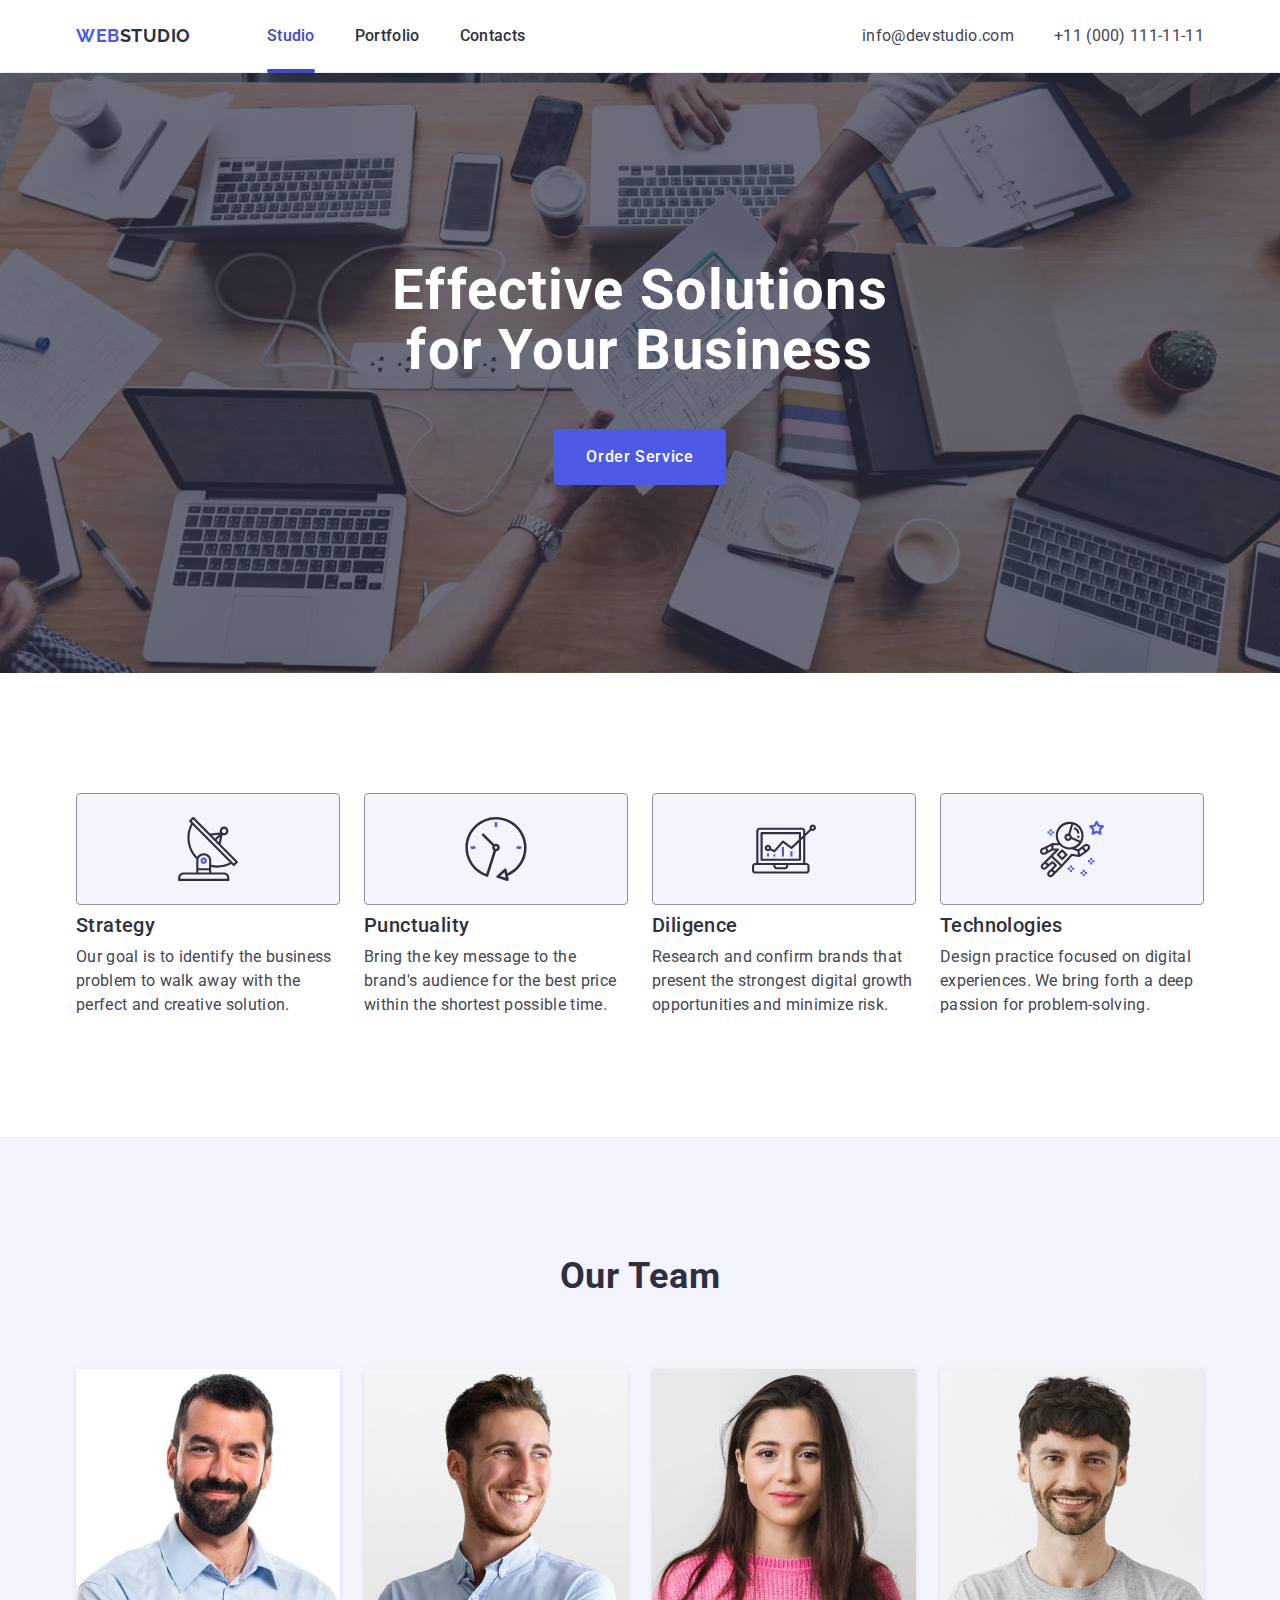
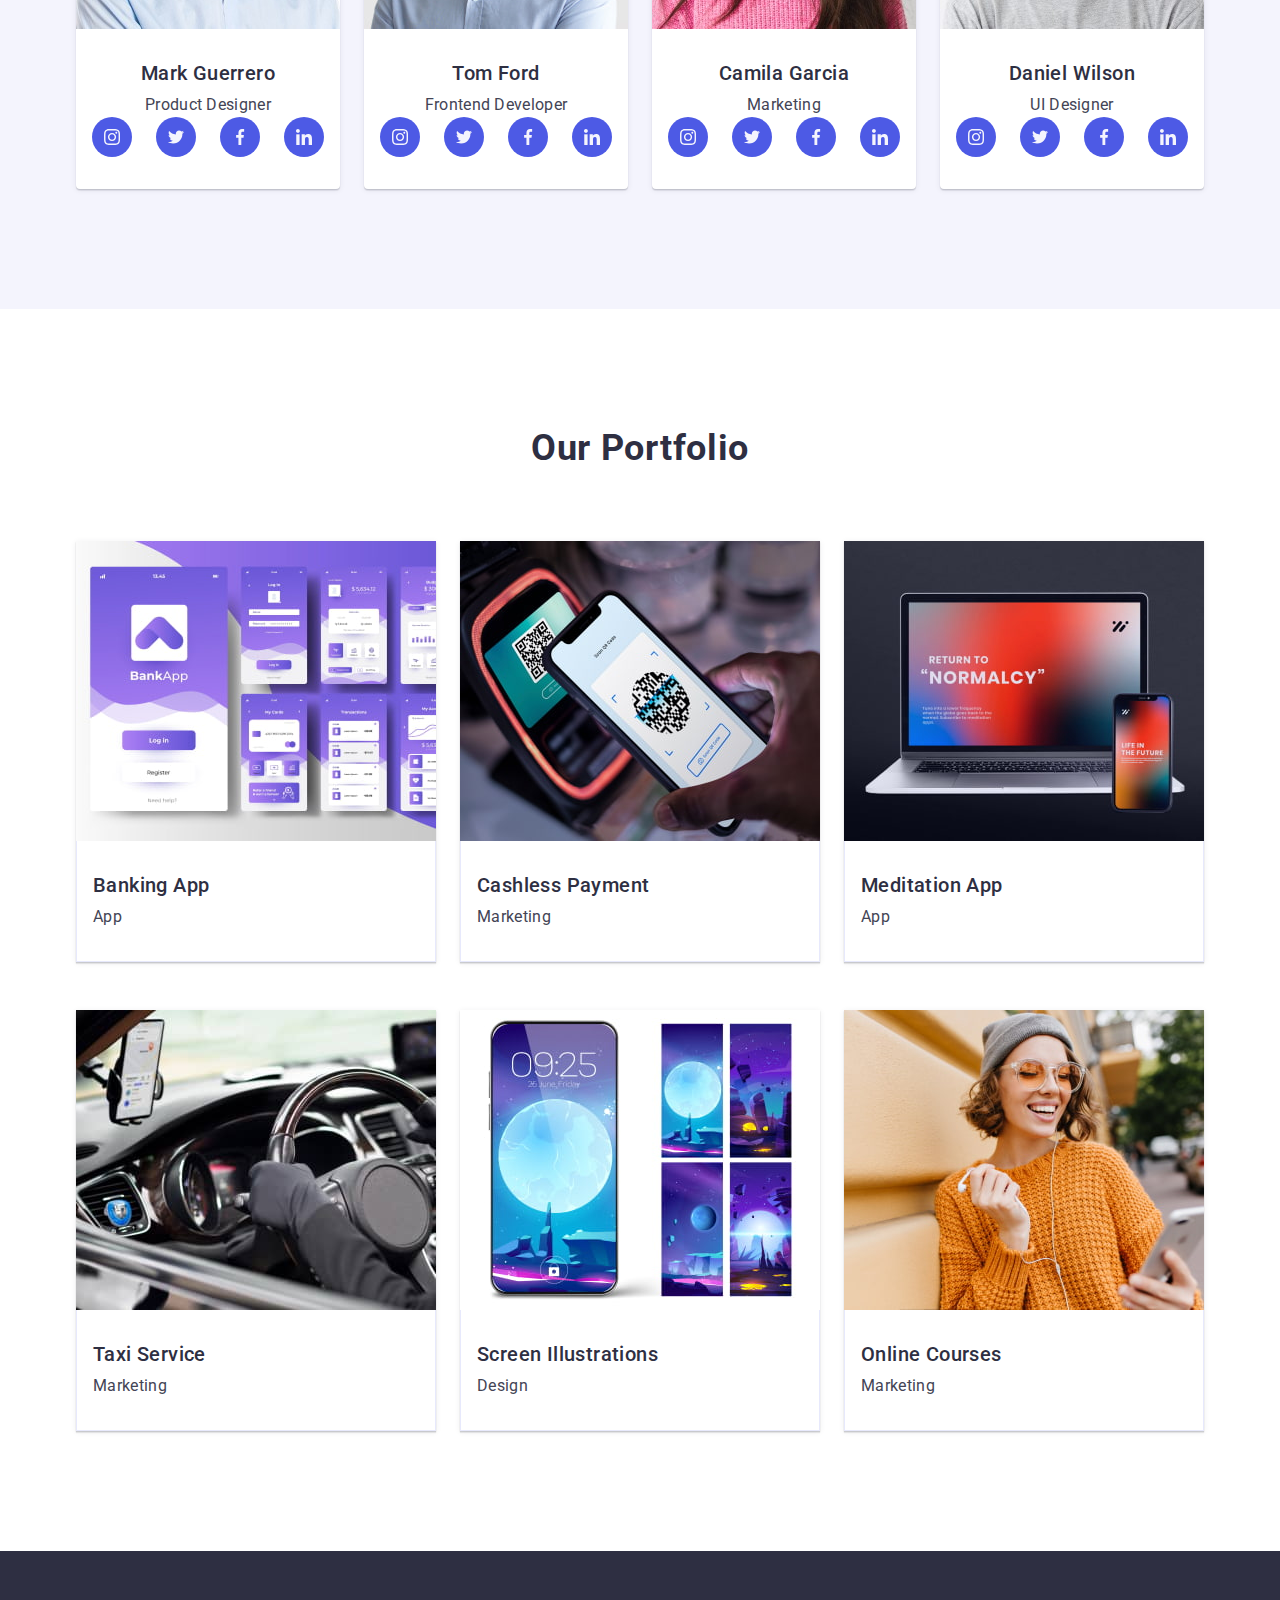
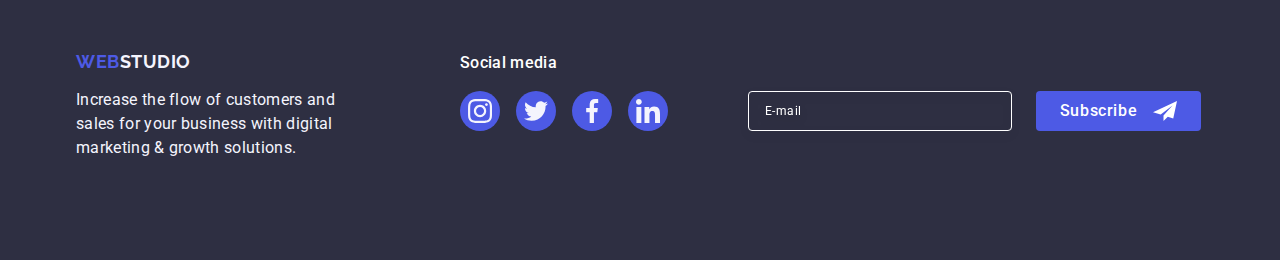
==== commit 8cdfe5ce: "+" ====
--- a/index.html
+++ b/index.html
@@ -1,61 +1,86 @@
 <!DOCTYPE html>
+<!-- Объявление типа документа как HTML5 -->
 <html lang="en">
+  <!-- Начало HTML-документа, установлен язык на английский -->
   <head>
     <meta charset="UTF-8" />
+    <!-- Установка кодировки документа на UTF-8 -->
     <meta name="viewport" content="width=device-width, initial-scale=1.0" />
+    <!-- Настройка масштабирования для мобильных устройств -->
     <title>Web Studio</title>
+    <!-- Заголовок страницы, отображается в заголовке браузера -->
     <!-- Fonts -->
     <link
       rel="stylesheet"
       href="https://cdnjs.cloudflare.com/ajax/libs/modern-normalize/2.0.0/modern-normalize.min.css"
     />
+    <!-- Подключение внешних стилей для нормализации стилей в разных браузерах -->
     <link rel="preconnect" href="https://fonts.googleapis.com" />
+    <!-- Предварительное соединение с веб-сервером для шрифтов -->
     <link rel="preconnect" href="https://fonts.gstatic.com" crossorigin />
+    <!-- Предварительное соединение с сервером Google Fonts для шрифтов -->
     <!-- Normal -->
     <link
       href="https://fonts.googleapis.com/css2?family=Raleway:wght@700&family=Roboto:wght@400;500;700&display=swap"
       rel="stylesheet"
     />
+    <!-- Подключение шрифтов Raleway и Roboto с разными вариациями веса -->
     <!-- Styles -->
     <link rel="stylesheet" href="./css/styles.css" />
+    <!-- Подключение внешнего CSS-файла для стилизации страницы -->
   </head>
   <body>
-    <!--Navigation-section-->
+    <!-- Navigation-section -->
     <header class="header">
+      <!-- Заголовок страницы и навигационное меню -->
       <div class="header-inner container">
+        <!-- Контейнер для размещения элементов в заголовке -->
         <nav class="header-menu">
-          <a class="header-logo" href="./index.html"
-            >Web<span class="header-logo-accent">Studio</span></a
-          >
+          <!-- Навигационное меню -->
+          <a class="header-logo" href="./index.html">
+            <!-- Логотип с ссылкой на главную страницу -->
+            Web<span class="header-logo-accent">Studio</span>
+          </a>
           <ul class="nav-list">
+            <!-- Список ссылок в навигационном меню -->
             <li><a class="nav-link-studio" href="./index.html">Studio</a></li>
             <li><a class="nav-link" href="#">Portfolio</a></li>
             <li><a class="nav-link" href="#">Contacts</a></li>
           </ul>
         </nav>
         <address class="address-section">
+          <!-- Секция с контактной информацией -->
           <ul class="contacts-list">
+            <!-- Список контактов -->
             <li>
               <a class="contacts-link" href="mailto:info@devstudio.com"
                 >info@devstudio.com</a
               >
+              <!-- Ссылка на электронную почту -->
             </li>
             <li>
               <a class="contacts-link" href="tel:+110001111111"
                 >+11 (000) 111-11-11</a
               >
+              <!-- Ссылка на телефон -->
             </li>
           </ul>
         </address>
       </div>
     </header>
 
-    <!--Hero-section-->
+    <!-- Hero-section -->
     <main>
       <section class="hero-section">
+        <!-- Секция с героической частью страницы -->
         <div class="hero-inner container">
+          <!-- Контейнер для элементов в секции -->
           <h1 class="hero-title">Effective Solutions for Your Business</h1>
-          <button type="button" class="button">Order Service</button>
+          <!-- Заголовок секции -->
+          <button type="button" class="button" data-modal-open>
+            <!-- Кнопка с атрибутом для открытия модального окна -->
+            Order Service
+          </button>
         </div>
       </section>
 
@@ -456,15 +481,12 @@
         </div>
         <!-- Элемент формы для подписки -->
         <div class="div-footer-form">
-          <!-- Заголовок формы -->
           <p class="footer-form-p">Subscribe</p>
-          <!-- Форма для ввода email и кнопки подписки -->
           <form class="footer-form">
             <label class="footer-form-label">
-              <!-- Поле для ввода email -->
               <input
                 type="email"
-                name="subscribe-email"
+                name="subscriber-email"
                 placeholder="E-mail"
                 class="footer-form-input"
                 required
@@ -486,14 +508,12 @@
         </div>
       </div>
     </footer>
-    <!-- Завершение футера -->
-
-    <!-- Форма обратной связи в виде модального окна -->
+    <!-- FORM -->
     <div class="topbar-form-container is-hidden" data-modal>
       <div class="topbar-form-main">
         <!-- Кнопка закрытия модального окна -->
         <button type="button" class="form-close-button" data-modal-close>
-          <svg width="24" height="24" class="close-button-cross">
+          <svg width="10" height="8" class="close-button-cross">
             <use href="./images/icons.svg#icon-close"></use>
           </svg>
         </button>
@@ -574,20 +594,19 @@
               class="visually-hidden"
               required
             />
-            <label class="topbar-form-label-checkbox" for="user-privacy">
-              <span class="policy-check">
-                <!-- Иконка для флажка -->
-                <svg width="16" height="16" class="check-active">
-                  <use href="./images/icons.svg#icon-Checkbox"></use>
-                </svg>
-              </span>
-              <span class="policy-text">
-                I accept the terms and conditions of the
-                <a href="#" class="policy-a">Privacy Policy</a>
-              </span>
-            </label>
+            <label class="topbar-form-label-checkbox" for="user-privacy"
+              ><span class="policy-check">
+                <svg width="16" height="12.8" class="check-active">
+                  <use
+                    href="./images/icons.svg#icon-Checkbox"
+                  ></use></svg></span
+              ><span class="policy-text"
+                >I accept the terms and conditions of the
+                <a href="#" class="policy-a">Privacy Policy</a></span
+              ></label
+            >
           </div>
-          <!-- Кнопка отправки формы -->
+          <!-- Подключение скрипта для работы с модальным окном -->
           <button
             class="send-button"
             type="submit"
@@ -598,7 +617,6 @@
         </form>
       </div>
     </div>
-
     <!-- Подключение скрипта для работы с модальным окном -->
     <script src="./script/modal.js"></script>
   </body>
--- a/css/styles.css
+++ b/css/styles.css
@@ -502,439 +502,357 @@
     fill: var(--bright_text-color);
 }
 
-/* End footer*/
-
-/* Стили для формы подписки в футере */
+/* End footer */
+/* Добавляет отступ слева в 80px для элемента */
 .div-footer-form {
     margin-left: 80px;
-    /* Отступ слева */
-}
-
+}
+
+/* Стили для абзацев внутри футера: отступ снизу, жирный шрифт, размер шрифта, межстрочный интервал, расстояние между буквами, цвет текста */
 .footer-form-p {
     margin-bottom: 16px;
-    /* Отступ снизу */
-    font-weight: 500;
-    /* Полужирный текст */
-    font-size: 16px;
-    /* Размер шрифта */
-    line-height: 1.5;
-    /* Межстрочное расстояние */
-    letter-spacing: 0.02em;
-    /* Межбуквенное расстояние */
+    font-weight: 500;
+    font-size: 16px;
+    line-height: 1.5;
+    letter-spacing: 0.02em;
     color: #ffffff;
-    /* Цвет текста (белый) */
-}
-
+    color: var(--font-color);
+        /* Используем CSS-переменную для цвета текста */
+}
+
+/* Стили для контейнера формы: отображение как flex, расстояние между элементами */
 .footer-form {
     display: flex;
-    /* Отображение элементов в строчку */
     gap: 24px;
-    /* Расстояние между элементами */
-}
-
+}
+
+/* Стили для ввода данных внутри формы: ширина, высота, граница, фон, размер шрифта, межстрочный интервал, расстояние между буквами, отступ слева, тень, радиус границы, цвет текста */
 .footer-form-input {
     width: 264px;
-    /* Ширина поля ввода */
     height: 40px;
-    /* Высота поля ввода */
     border: 1px solid #ffffff;
-    /* Граница с белым цветом */
     background-color: transparent;
-    /* Прозрачный фон */
     font-size: 12px;
-    /* Размер шрифта */
-    line-height: 1.5;
-    /* Межстрочное расстояние */
+    line-height: 1.5;
     letter-spacing: 0.04em;
-    /* Межбуквенное расстояние */
     padding-left: 16px;
-    /* Отступ слева */
     filter: drop-shadow(0px 4px 4px rgba(0, 0, 0, 0.15));
-    /* Тень */
     border-radius: 4px;
-    /* Закругление углов */
     color: #ffffff;
-    /* Цвет текста (белый) */
-}
-
+}
+
+/* Стили для плейсхолдера внутри ввода данных */
 .footer-form-input::placeholder {
     color: #ffffff;
-    /* Цвет плейсхолдера (белый) */
-}
-
+}
+
+/* Стили для кнопки внутри формы: минимальная ширина, высота, выравнивание и отображение текста, шрифт, размер шрифта, жирный шрифт, межстрочный интервал, расстояние между буквами, цвет текста, курсор, фон, граница, радиус границы */
 .footer-form-button {
     min-width: 165px;
-    /* Минимальная ширина кнопки */
     height: 40px;
-    /* Высота кнопки */
-    display: flex;
-    /* Отображение элементов в строчку */
+    display: flex;
     justify-content: center;
-    /* Выравнивание по центру по горизонтали */
-    align-items: center;
-    /* Выравнивание по центру по вертикали */
+    align-items: center;
     font-family: "Roboto", sans-serif;
-    /* Шрифт текста */
-    font-size: 16px;
-    /* Размер шрифта */
-    font-weight: 500;
-    /* Полужирный текст */
-    line-height: 1.5;
-    /* Межстрочное расстояние */
+    font-size: 16px;
+    font-weight: 500;
+    line-height: 1.5;
     letter-spacing: 0.04em;
-    /* Межбуквенное расстояние */
     color: #ffffff;
-    /* Цвет текста (белый) */
     cursor: pointer;
-    /* Изменение курсора при наведении */
-    background-color: var(--brand-c);
-    /* Фон кнопки */
+    background-color: #4D5AE5;;
     border: none;
-    /* Убираем границу */
     border-radius: 4px;
-    /* Закругление углов */
-}
-
+}
+
+/* При ховере на кнопку изменяем цвет фона */
+.footer-form-button:hover {
+    background-color: #404bbf;
+    fill: #ffffff;
+}
+
+/* При фокусе на кнопку также изменяем цвет фона */
+.footer-form-button:focus {
+    background-color: #404bbf;
+    fill: #ffffff;
+    /* Изменение цвета иконки */
+    outline: none;
+    /* Убираем контур при фокусе */
+}
+
+/* Стили для иконки телеграм в форме */
 .telegram-icon {
     margin-left: 16px;
-    /* Отступ слева */
-}
-
-/* Стили для модального окна обратной связи */
+}
+
+/* Стили для контейнера верхней панели: фиксированное позиционирование, размеры, фон, переход при изменении видимости */
 .topbar-form-container {
     position: fixed;
-    /* Фиксированная позиция */
     top: 0;
-    /* Положение сверху */
     left: 0;
-    /* Положение слева */
     width: 100%;
-    /* Ширина 100% */
     height: 100%;
-    /* Высота 100% */
     background-color: rgba(46, 47, 66, 0.4);
-    /* Полупрозрачный фон */
     transition: opacity 250ms cubic-bezier(0.4, 0, 0.2, 1),
         visibility 250ms cubic-bezier(0.4, 0, 0.2, 1);
-    /* Плавное появление */
-}
-
+}
+
+/* Стили для основного контента в верхней панели: абсолютное позиционирование, размеры, фон, тень, радиус границы, переход при изменении масштаба, отступы */
 .topbar-form-main {
     position: absolute;
-    /* Абсолютная позиция */
     top: 50%;
-    /* Положение сверху в центре */
     left: 50%;
-    /* Положение слева в центре */
     transform: translate(-50%, -50%) scale(1);
-    /* Центрирование и масштабирование */
     width: 408px;
-    /* Ширина блока */
     min-height: 584px;
-    /* Минимальная высота блока */
     background: #fcfcfc;
-    /* Фон блока */
     box-shadow: 0px 1px 1px rgba(0, 0, 0, 0.14),
         0px 1px 3px rgba(0, 0, 0, 0.12),
         0px 2px 1px rgba(0, 0, 0, 0.2);
-    /* Тень блока */
+    ;
     border-radius: 4px;
-    /* Закругление углов блока */
     transition: transform 250ms cubic-bezier(0.4, 0, 0.2, 1);
-    /* Плавное появление */
     padding: 72px 24px 24px;
-    /* Отступы внутри блока */
-}
-
+}
+
+/* Стили для кнопки закрытия формы: абсолютное позиционирование, размеры, радиус границы, фон, граница, курсор, переход при наведении и фокусе */
 .form-close-button {
     position: absolute;
-    /* Абсолютная позиция */
     top: 24px;
-    /* Положение сверху */
     right: 24px;
-    /* Положение справа */
     width: 24px;
-    /* Ширина кнопки */
     height: 24px;
-    /* Высота кнопки */
     border-radius: 50%;
-    /* Закругление углов */
-    display: flex;
-    /* Отображение элементов в строчку */
-    align-items: center;
-    /* Выравнивание по центру по вертикали */
+    display: flex;
+    align-items: center;
     justify-content: center;
-    /* Выравнивание по центру по горизонтали */
     background-color: #e7e9fc;
-    /* Фон кнопки */
     border: 1px solid rgba(0, 0, 0, 0.1);
-    /* Граница кнопки */
     padding: 0;
-    /* Отступы внутри кнопки */
     cursor: pointer;
-    /* Изменение курсора при наведении */
     transition: background-color 250ms cubic-bezier(0.4, 0, 0.2, 1),
         border 250ms cubic-bezier(0.4, 0, 0.2, 1);
-    /* Плавное изменение стилей */
-}
-
+}
+
+/* Стили для крестика в кнопке закрытия формы */
 .form-close-button:hover,
 .form-close-button:focus {
     fill: #ffffff;
-    /* Изменение цвета иконки при наведении */
     background-color: var(--hover-c);
-    /* Изменение фона кнопки при наведении */
     border: none;
-    /* Убираем границу */
-}
-
+}
+
+/* Стили для текста крестика в кнопке закрытия формы */
 .close-button-cross {
     transition: fill 250ms cubic-bezier(0.4, 0, 0.2, 1);
-    /* Плавное изменение цвета иконки */
-}
-
-.form-close-button:hover>.close-button-cross,
-.form-close-button:focus>.close-button-cross {
-    fill: #ffffff;
-    /* Изменение цвета иконки при наведении */
-}
-
+}
+
+/* Стили для текстового заголовка в форме: жирный шрифт, размер шрифта, межстрочный интервал, выравнивание по центру, расстояние между буквами, цвет текста, отступ снизу */
 .form-title {
     font-weight: 500;
-    /* Полужирный текст */
-    font-size: 16px;
-    /* Размер шрифта */
-    line-height: 1.5;
-    /* Межстрочное расстояние */
+    font-size: 16px;
+    line-height: 1.5;
     text-align: center;
-    /* Выравнивание текста по центру */
-    letter-spacing: 0.02em;
-    /* Межбуквенное расстояние */
+    letter-spacing: 0.02em;
     color: var(--main-a-c);
-    /* Цвет текста */
     margin-bottom: 16px;
-    /* Отступ снизу */
-}
-
-/* Стили для элементов формы в модальном окне */
+}
+
+/* Стили для контейнера формы */
 .form-container {
     margin-bottom: 8px;
-    /* Отступ снизу */
-}
-
+}
+
+/* Стили для текстовых меток в форме: размер шрифта, межстрочный интервал, расстояние между буквами, цвет текста, отображение как блочный элемент, отступ снизу */
 .topbar-form-label {
     font-size: 12px;
-    /* Размер шрифта */
     line-height: 1.17;
-    /* Межстрочное расстояние */
     letter-spacing: 0.04em;
-    /* Межбуквенное расстояние */
-    color: var(--features-picture-color);
-    /* Цвет текста */
+    color: #8e8f99;
     display: block;
-    /* Отображение как блочный элемент */
     margin-bottom: 4px;
-    /* Отступ снизу */
-}
-
+}
+
+/* Стили для контейнера ввода данных: относительное позиционирование */
 .topbar-form-input-cont {
     position: relative;
-    /* Относительная позиция для выравнивания иконок */
-}
-
+}
+
+/* Стили для текстовых полей ввода данных: ширина, высота, граница, радиус границы, фон, отступ слева, невидимая обводка при фокусе */
 .topbar-form-input {
     width: 100%;
-    /* Ширина 100% */
+    /* Устанавливаем ширину элемента на 100% ширины родительского элемента */
     height: 40px;
-    /* Высота поля ввода */
     border: 1px solid rgba(46, 47, 66, 0.4);
-    /* Граница с прозрачной цветовой градацией */
     border-radius: 4px;
-    /* Закругление углов поля ввода */
     background-color: transparent;
-    /* Прозрачный фон */
     padding-left: 38px;
-    /* Отступ слева */
     outline: transparent;
-    /* Убираем выделение поля при фокусе */
     transition: border-color 250ms cubic-bezier(0.4, 0, 0.2, 1);
-    /* Плавное изменение цвета границы при фокусе */
-}
-
+}
+
+/* Стили для текстовых полей ввода данных при фокусе */
 .topbar-form-input:focus {
-    border-color: var(--brand-c);
-    /* Изменение цвета границы при фокусе */
-}
-
+    border-color: #4D5AE5;
+    /* Изменяем цвет рамки при фокусе на input */
+    outline: none;
+    /* Убираем контур при фокусе */
+}
+
+/* Стили для иконки в текстовом поле ввода данных при фокусе */
+.topbar-form-input:focus+.topbar-form-icon {
+    fill: #4D5AE5;
+    /* Изменяем цвет иконки при фокусе на input */
+    transition: fill 250ms cubic-bezier(0.4, 0, 0.2, 1);
+}
+
+/* Стили для иконки в текстовом поле ввода данных при фокусе */
 .topbar-form-icon {
     position: absolute;
-    /* Абсолютная позиция для иконок */
     left: 16px;
-    /* Положение слева */
     top: 50%;
-    /* Положение сверху в центре */
+    /* Сдвигаем элемент к верхней границе контейнера на 50% его высоты */
     transform: translateY(-50%);
-    /* Выравнивание по вертикали */
+    /* Центрируем элемент по вертикали */
     transition: fill 250ms cubic-bezier(0.4, 0, 0.2, 1);
-    /* Плавное изменение цвета иконок */
-}
-
+}
+
+/* Стили для иконки в текстовом поле ввода данных при фокусе */
 .topbar-form-input:focus+.topbar-form-icon {
-    fill: var(--primary-brand-color);
-    /* Изменение цвета иконок при фокусе */
-}
-
+    fill: #4d5ae5;
+}
+
+/* Стили для контейнера текстового поля ввода данных: отступ снизу */
 .form-textarea-container {
     margin-bottom: 16px;
-    /* Отступ снизу */
-}
-
+}
+
+/* Стили для текстовых полей ввода данных типа textarea: граница, ширина, высота, размер шрифта, межстрочный интервал, расстояние между буквами, цвет текста, радиус границы, фон, отступы, невидимая обводка при фокусе */
 .topbar-form-textarea {
     border: 1px solid rgba(46, 47, 66, 0.4);
-    /* Граница с прозрачной цветовой градацией */
     width: 100%;
-    /* Ширина 100% */
+    /* Устанавливаем ширину элемента на 100% ширины родительского элемента */
     height: 120px;
-    /* Высота текстового поля */
     font-size: 12px;
-    /* Размер шрифта */
     line-height: 1.17;
-    /* Межстрочное расстояние */
     letter-spacing: 0.04em;
-    /* Межбуквенное расстояние */
     color: rgba(46, 47, 66, 0.4);
-    /* Цвет текста с прозрачностью */
     border-radius: 4px;
-    /* Закругление углов поля */
     background-color: transparent;
-    /* Прозрачный фон */
     padding: 8px 16px;
-    /* Внутренние отступы */
     outline: transparent;
-    /* Убираем выделение поля при фокусе */
     resize: none;
-    /* Отключаем изменение размера */
     transition: border-color 250ms cubic-bezier(0.4, 0, 0.2, 1);
-    /* Плавное изменение цвета границы при фокусе */
     border: 1px solid rgba(46, 47, 66, 0.4);
-    /* Граница с прозрачной цветовой градацией */
     display: block;
-    /* Отображение как блочный элемент */
-}
-
+}
+
+/* Стили для текстовых полей ввода данных типа textarea при фокусе */
 .topbar-form-textarea:focus {
-    border-color: var(--primary-brand-color);
-    /* Изменение цвета границы при фокусе */
-}
-
+    border-color: #4D5AE5;
+    /* Изменяем цвет рамки при фокусе на textarea */
+    outline: none;
+    /* Убираем контур при фокусе */
+}
+
+/* Стили для контейнера чекбокса: отступ снизу */
 .checkbox-container {
     margin-bottom: 24px;
-    /* Отступ снизу */
-}
-
+}
+
+/* Стили для текстовых меток чекбоксов: размер шрифта, межстрочный интервал, расстояние между буквами, цвет текста */
 .topbar-form-label-checkbox {
     font-size: 12px;
-    /* Размер шрифта */
     line-height: 1.17;
-    /* Межстрочное расстояние */
     letter-spacing: 0.04em;
-    /* Межбуквенное расстояние */
-    color: var(--features-picture-color);
-    /* Цвет текста */
-}
-
+    color: #8e8f99;
+}
+
+/* Стили для самих чекбоксов: размеры, граница, радиус границы, фон, переход при изменении видимости, обводка и заливка при выборе */
 .policy-check {
     width: 16px;
-    /* Ширина флажка */
     height: 16px;
-    /* Высота флажка */
     border: 1px solid rgba(46, 47, 66, 0.4);
-    /* Граница флажка с прозрачной цветовой градацией */
     border-radius: 2px;
-    /* Закругление углов флажка */
     transition: background-color 250ms cubic-bezier(0.4, 0, 0.2, 1),
         border 250ms cubic-bezier(0.4, 0, 0.2, 1),
         fill 250ms cubic-bezier(0.4, 0, 0.2, 1);
-    /* Плавное изменение стилей */
     display: inline-flex;
-    /* Отображение флажка как инлайн-элемент */
-    align-items: center;
-    /* Выравнивание по центру по вертикали */
+    align-items: center;
     justify-content: center;
-    /* Выравнивание по центру по горизонтали */
     fill: transparent;
-    /* Прозрачный цвет для иконки */
-}
-
+}
+
+/* Стили для тега span, когда input в состоянии checked */
+input:checked+label>span {
+    background-color: #404bbf;
+    /* Задаем цвет фона */
+    border: none;
+    /* Убираем стандартное оформление кнопки */
+}
+
+/* Стили для иконки внутри тега span, когда input в состоянии checked */
+input:checked+label>span svg {
+    fill: #F4F4FD;
+    /* Задаем цвет иконки */
+}
+
+/* Стили для посилання внутри label */
+label>a[class*="a-z"][class*="0-9"][class*="-_"] {
+    color: #4d5ae5;
+    /* Задаем цвет текста посилання */
+}
+
+/* Стили для чекбоксов при выборе */
 .visually-hidden:checked+.topbar-form-label-checkbox .policy-check {
-    background-color: var(--active-button-color);
-    /* Изменение цвета фона флажка при выборе */
+    background-color: var(--hover-c);
     border: none;
-    /* Убираем границу */
-    fill: var(--bright_text-color);
-    /* Изменение цвета иконки при выборе */
-}
-
+    fill: #f4f4fd;
+}
+
+/* Стили для текста с ссылкой на политику */
 .policy-a {
-    color: var(--primary-brand-color);
-    /* Цвет текста ссылки */
+    color: #4d5ae5;
     text-decoration: underline;
-    /* Подчеркивание текста ссылки */
-}
-
+}
+
+/* Стили для текста рядом с ссылкой на политику */
 .policy-text {
     display: inline-block;
-    /* Отображение текста как блочного элемента */
     margin-left: 8px;
-    /* Отступ слева */
-}
-
+}
+
+/* Стили для кнопки отправки формы: отображение как блочный элемент, размеры, шрифт, размер шрифта, жирный шрифт, межстрочный интервал, расстояние между буквами, цвет текста, курсор, фон, граница, радиус границы, переход при наведении */
 .send-button {
     margin: 0 auto;
-    /* Выравнивание по центру по горизонтали */
     display: block;
-    /* Отображение как блочный элемент */
     min-width: 169px;
-    /* Минимальная ширина кнопки */
     height: 56px;
-    /* Высота кнопки */
     font-family: "Roboto", sans-serif;
-    /* Шрифт текста */
-    font-size: 16px;
-    /* Размер шрифта */
-    font-weight: 500;
-    /* Полужирный текст */
-    line-height: 1.5;
-    /* Межстрочное расстояние */
+    font-size: 16px;
+    font-weight: 500;
+    line-height: 1.5;
     letter-spacing: 0.04em;
-    /* Межбуквенное расстояние */
     color: #ffffff;
-    /* Цвет текста (белый) */
     cursor: pointer;
-    /* Изменение курсора при наведении */
-    background-color: var(--primary-brand-color);
-    /* Фон кнопки */
+    background-color: #4d5ae5;
     border: none;
-    /* Убираем границу */
     border-radius: 4px;
-    /* Закругление углов */
     transition: background-color 250ms cubic-bezier(0.4, 0, 0.2, 1);
-    /* Плавное изменение стилей */
-}
-
+}
+
+/* Стили для текста рядом с чекбоксами */
 .policy-check-text {
     display: inline-block;
-    /* Отображение текста как блочного элемента */
     padding-left: 8px;
-    /* Отступ слева */
-}
-
+}
+
+/* Класс для скрытия элементов путем установки свойства display в "none" */
 .is-hidden {
     display: none;
-    /* Скрытие элемента */
-}
-
+}
+
+/* Класс для скрытия элементов путем установки свойства display в "none" */
 .is-hidden1 {
     display: none;
-    /* Скрытие элемента */
 }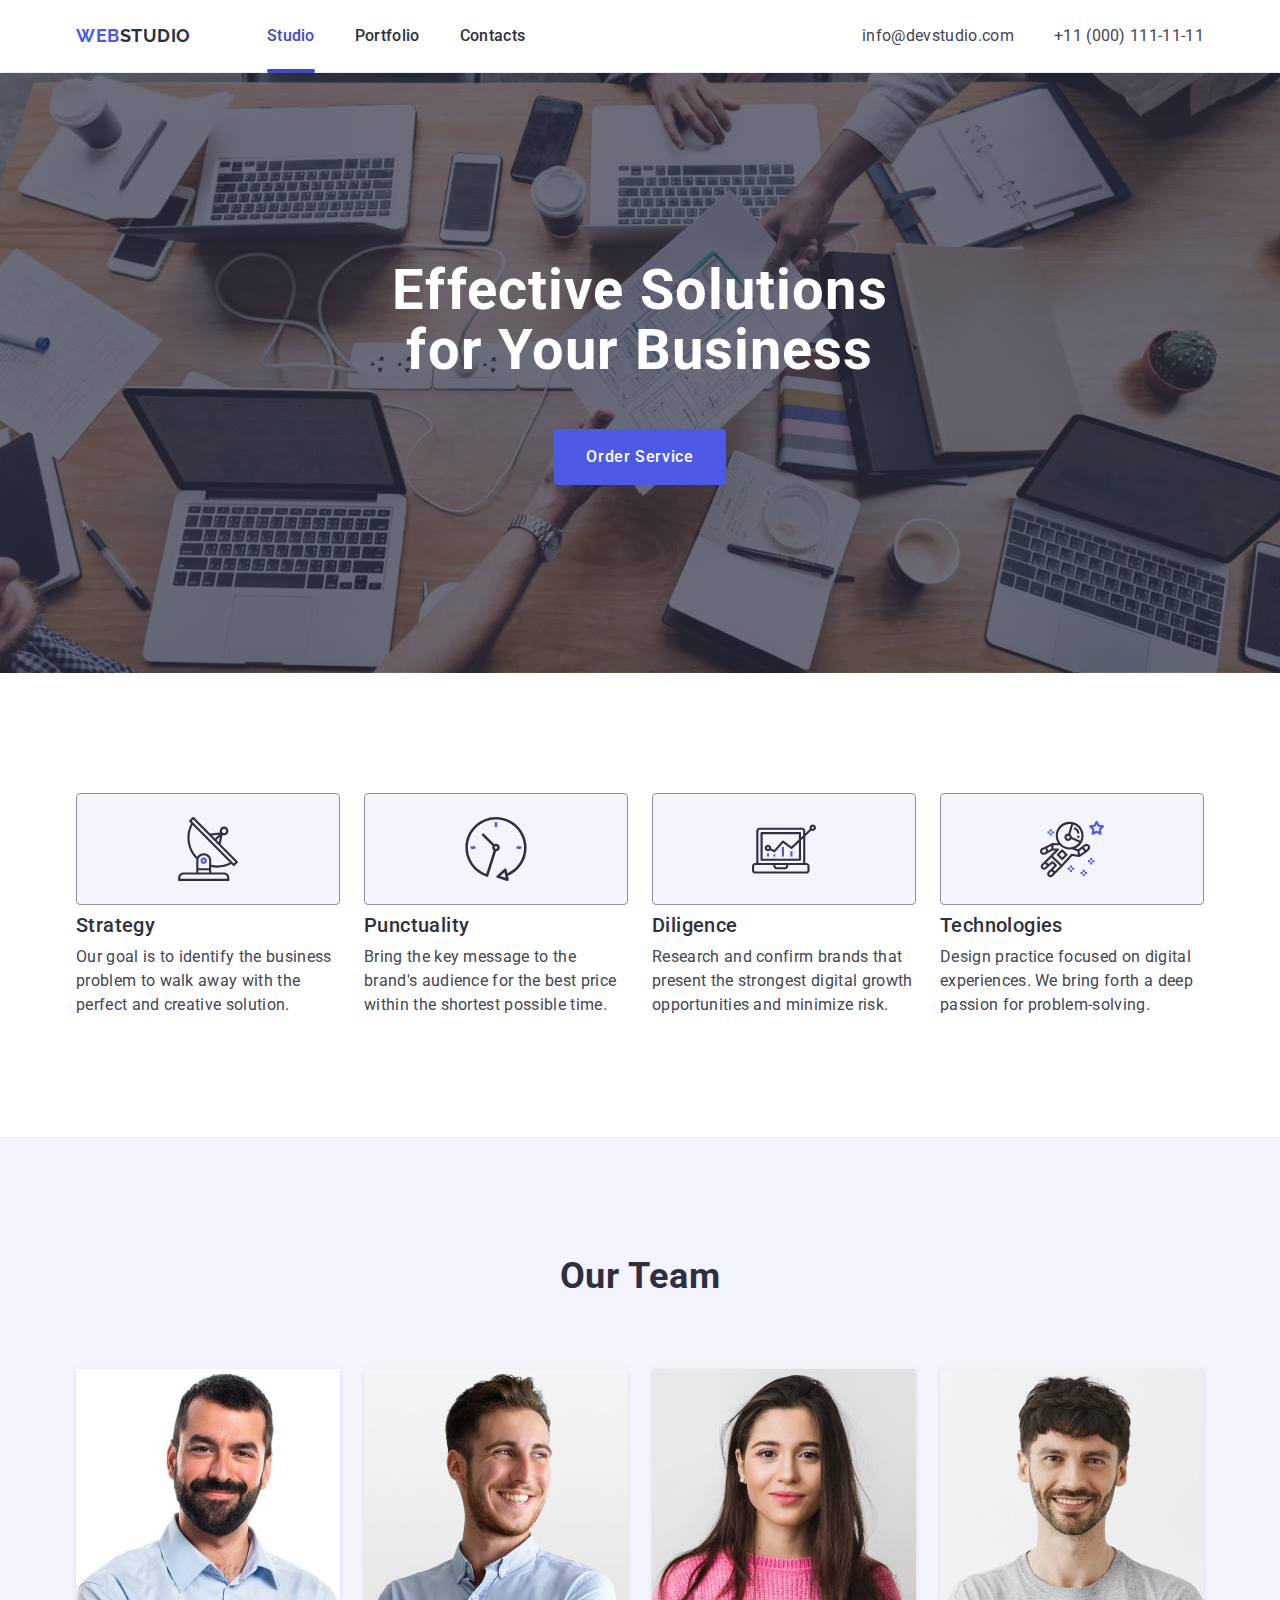
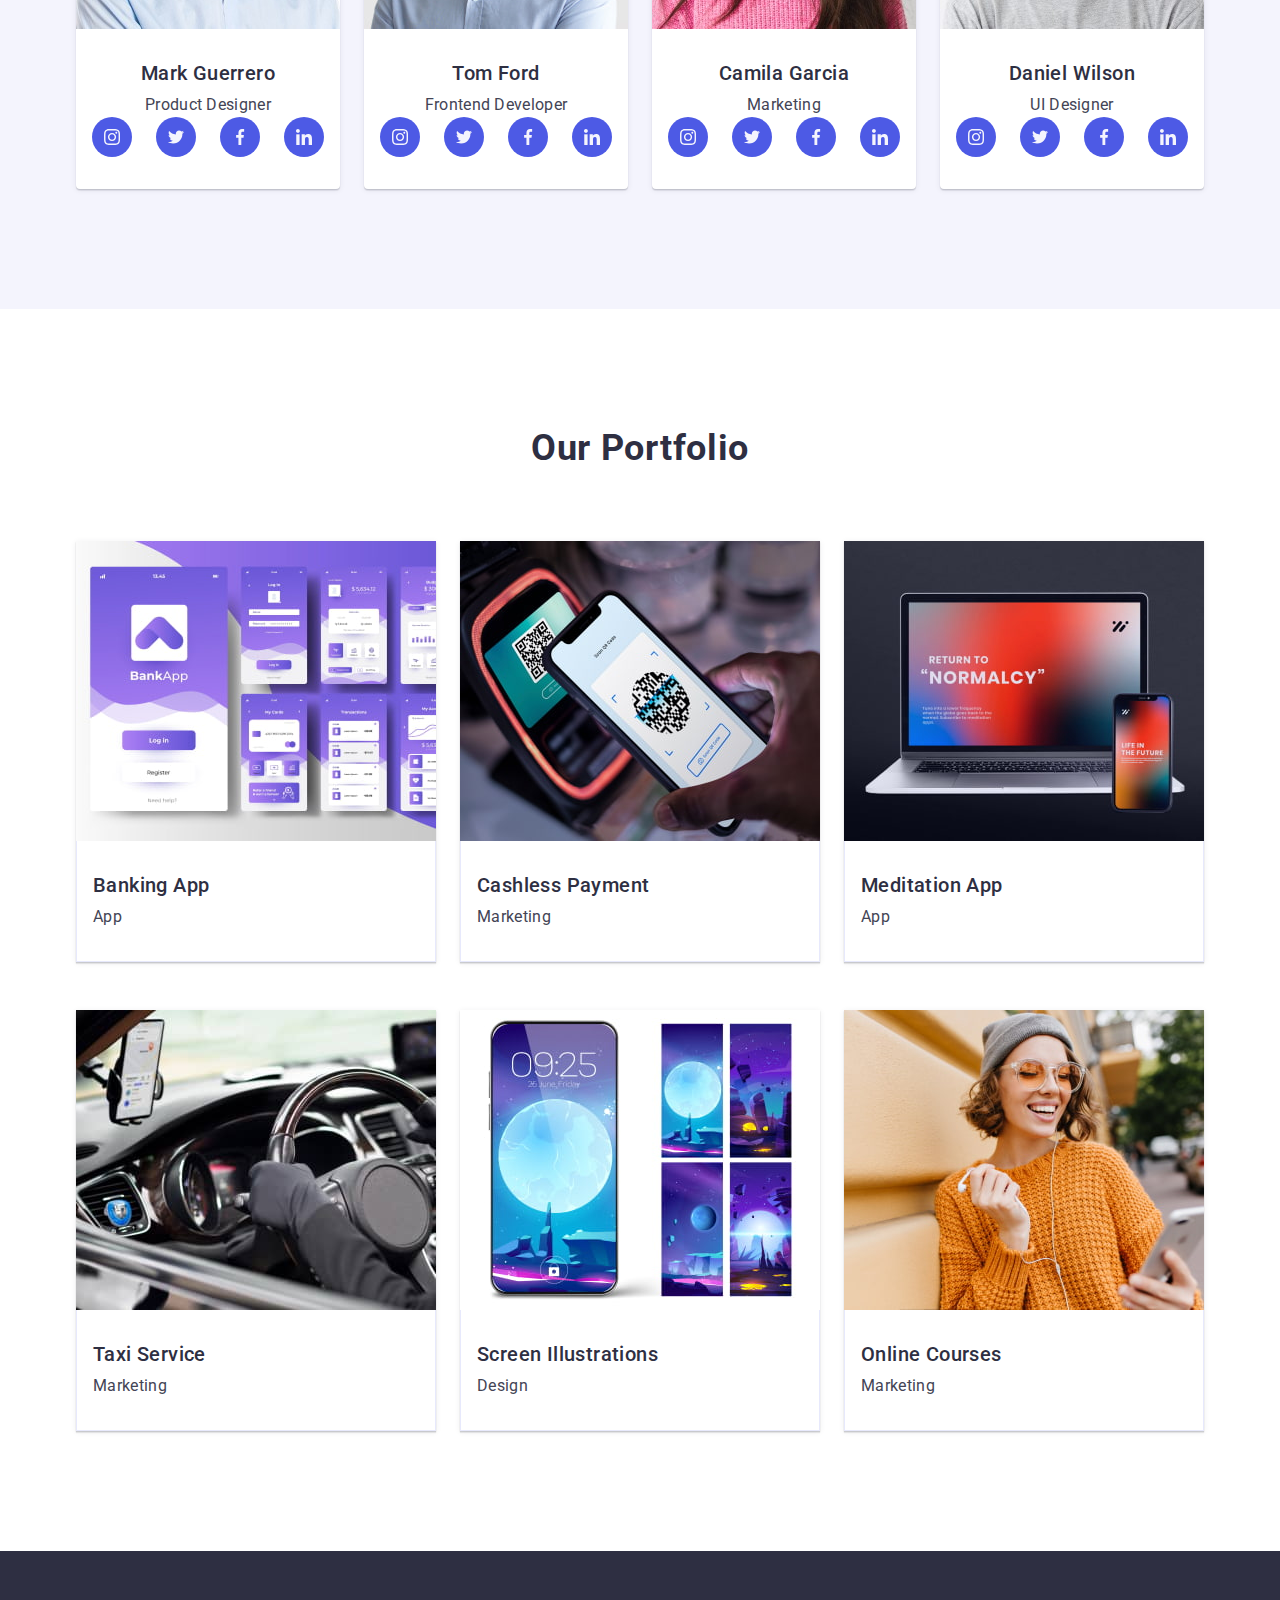
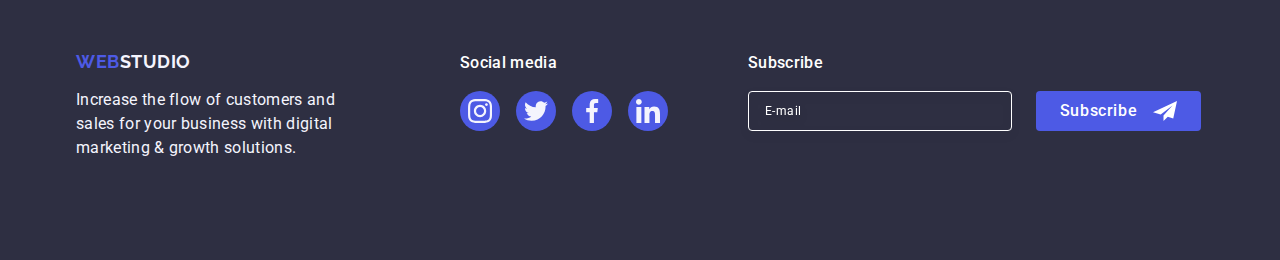
==== commit 1d438d5b: "c" ====
--- a/index.html
+++ b/index.html
@@ -513,7 +513,7 @@
       <div class="topbar-form-main">
         <!-- Кнопка закрытия модального окна -->
         <button type="button" class="form-close-button" data-modal-close>
-          <svg width="10" height="8" class="close-button-cross">
+          <svg width="24" height="8" class="close-button-cross">
             <use href="./images/icons.svg#icon-close"></use>
           </svg>
         </button>
@@ -596,10 +596,25 @@
             />
             <label class="topbar-form-label-checkbox" for="user-privacy"
               ><span class="policy-check">
-                <svg width="16" height="12.8" class="check-active">
-                  <use
-                    href="./images/icons.svg#icon-Checkbox"
-                  ></use></svg></span
+                <svg
+                  viewBox="0 0 24 24"
+                  fill="none"
+                  xmlns="http://www.w3.org/2000/svg"
+                >
+                  <g id="SVGRepo_bgCarrier" stroke-width="0"></g>
+                  <g
+                    id="SVGRepo_tracerCarrier"
+                    stroke-linecap="round"
+                    stroke-linejoin="round"
+                  ></g>
+                  <g id="SVGRepo_iconCarrier">
+                    <path
+                      fill-rule="evenodd"
+                      clip-rule="evenodd"
+                      d="M17.0303 8.78039L8.99993 16.8107L5.4696 13.2804L6.53026 12.2197L8.99993 14.6894L15.9696 7.71973L17.0303 8.78039Z"
+                      fill="#4d5ae5"
+                    ></path>
+                  </g></svg></span
               ><span class="policy-text"
                 >I accept the terms and conditions of the
                 <a href="#" class="policy-a">Privacy Policy</a></span
@@ -608,7 +623,7 @@
           </div>
           <!-- Подключение скрипта для работы с модальным окном -->
           <button
-            class="send-button"
+            class="button"
             type="submit"
             onClick="location.href='./index.html'"
           >
--- a/css/styles.css
+++ b/css/styles.css
@@ -34,7 +34,7 @@
 h4,
 h5,
 h6 {
-     margin: 0;
+    margin: 0;
 }
 
 img {
@@ -157,9 +157,9 @@
     margin: 0 auto;
     padding: 188px 0;
     background-image: linear-gradient(to bottom,
-                rgba(46, 47, 66, 0.7),
-                rgba(46, 47, 66, 0.7)),
-            url(../images/people-office2.jpg);
+            rgba(46, 47, 66, 0.7),
+            rgba(46, 47, 66, 0.7)),
+        url(../images/people-office2.jpg);
     background-repeat: no-repeat;
     background-size: cover;
     background-position: center;
@@ -261,7 +261,7 @@
     font-weight: 400;
     line-height: 1.5;
     letter-spacing: 0.02em;
-    
+
 }
 
 /*Team-section*/
@@ -370,8 +370,8 @@
 .portfolio-item:hover,
 .portfolio-item:focus {
     box-shadow: 0px 2px 1px 0px rgba(46, 47, 66, 0.08),
-                0px 1px 1px 0px rgba(46, 47, 66, 0.16),
-                0px 1px 6px 0px rgba(46, 47, 66, 0.08);
+        0px 1px 1px 0px rgba(46, 47, 66, 0.16),
+        0px 1px 6px 0px rgba(46, 47, 66, 0.08);
 }
 
 .portfolio-text-block {
@@ -467,7 +467,7 @@
     line-height: 1.5;
     letter-spacing: 0.02em;
     margin-bottom: 16px;
-    }
+}
 
 .footer-socials {
     display: flex;
@@ -516,8 +516,7 @@
     line-height: 1.5;
     letter-spacing: 0.02em;
     color: #ffffff;
-    color: var(--font-color);
-        /* Используем CSS-переменную для цвета текста */
+
 }
 
 /* Стили для контейнера формы: отображение как flex, расстояние между элементами */
@@ -560,7 +559,8 @@
     letter-spacing: 0.04em;
     color: #ffffff;
     cursor: pointer;
-    background-color: #4D5AE5;;
+    background-color: #4D5AE5;
+    ;
     border: none;
     border-radius: 4px;
 }
@@ -605,7 +605,7 @@
     transform: translate(-50%, -50%) scale(1);
     width: 408px;
     min-height: 584px;
-    background: #fcfcfc;
+    background: #fafafa;
     box-shadow: 0px 1px 1px rgba(0, 0, 0, 0.14),
         0px 1px 3px rgba(0, 0, 0, 0.12),
         0px 2px 1px rgba(0, 0, 0, 0.2);
@@ -785,10 +785,10 @@
 
 /* Стили для тега span, когда input в состоянии checked */
 input:checked+label>span {
-    background-color: #404bbf;
-    /* Задаем цвет фона */
-    border: none;
+
+
     /* Убираем стандартное оформление кнопки */
+    border-color: #4d5ae5;
 }
 
 /* Стили для иконки внутри тега span, когда input в состоянии checked */
@@ -804,11 +804,7 @@
 }
 
 /* Стили для чекбоксов при выборе */
-.visually-hidden:checked+.topbar-form-label-checkbox .policy-check {
-    background-color: var(--hover-c);
-    border: none;
-    fill: #f4f4fd;
-}
+.visually-hidden:checked+.topbar-form-label-checkbox .policy-check {}
 
 /* Стили для текста с ссылкой на политику */
 .policy-a {
@@ -847,6 +843,14 @@
     padding-left: 8px;
 }
 
+.policy-check svg {
+    visibility: hidden;
+}
+
+input:checked+label>span svg {
+    visibility: visible;
+}
+
 /* Класс для скрытия элементов путем установки свойства display в "none" */
 .is-hidden {
     display: none;
